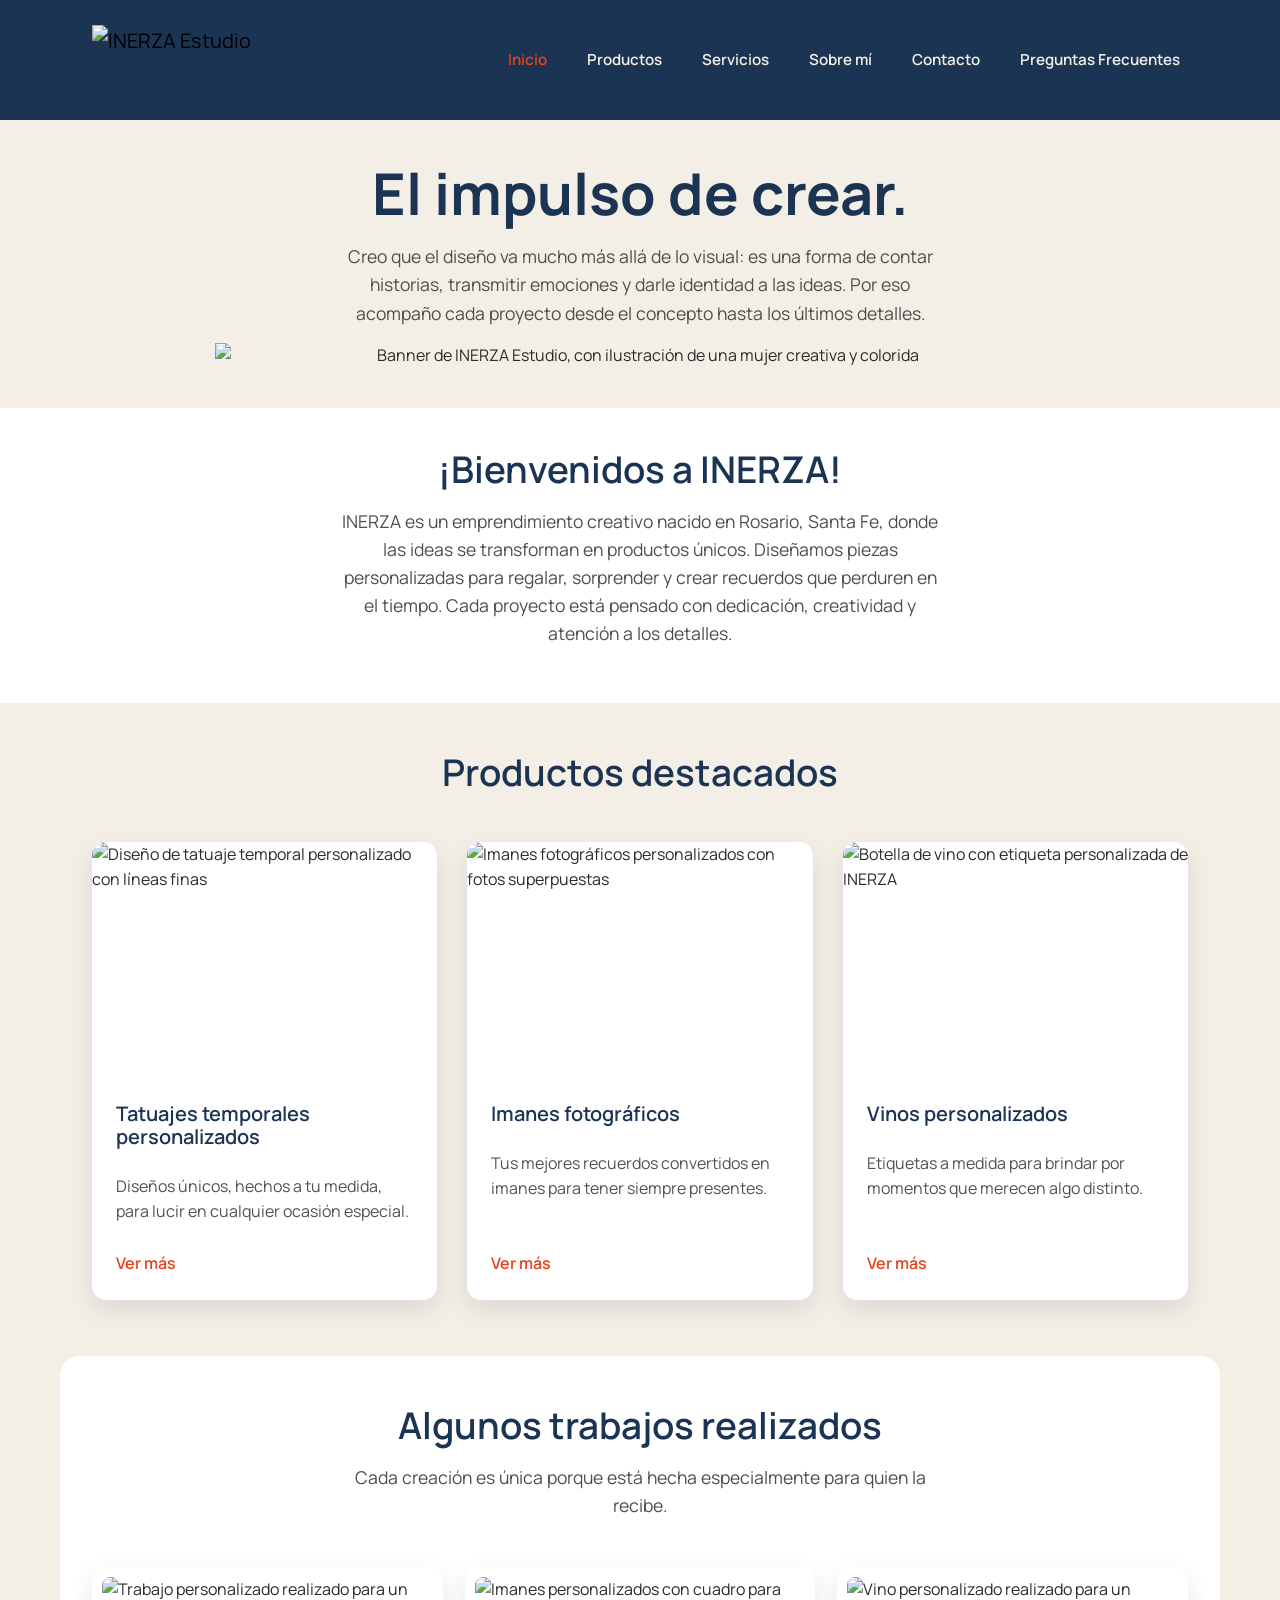
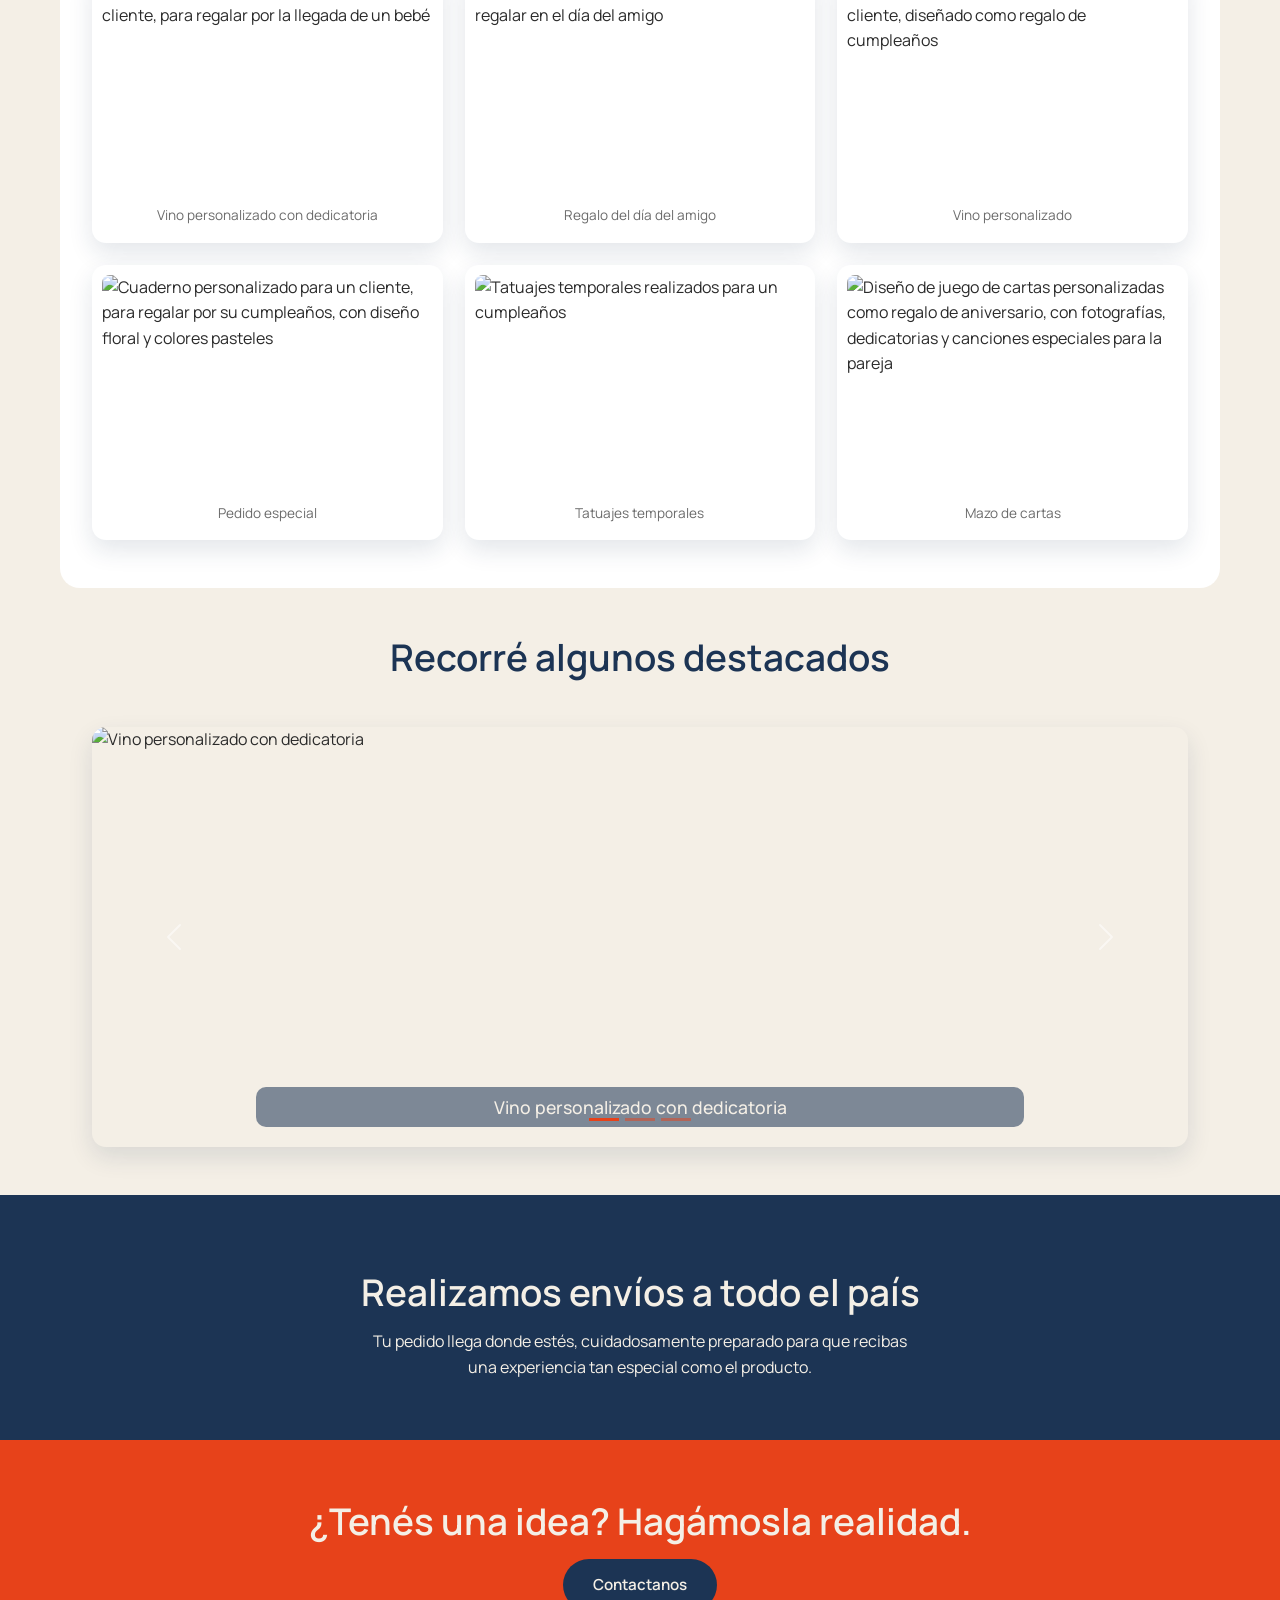
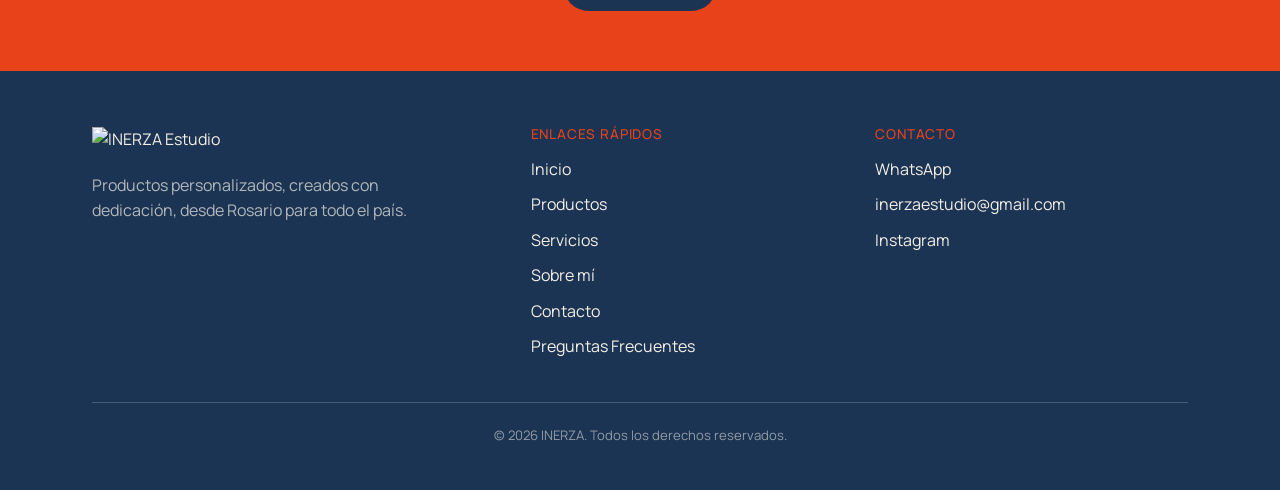
==== index.html @ 3f4ca90d "Entrega correspondiente" ====
<!DOCTYPE html>
<html lang="es">
<head>
  <meta charset="UTF-8">
  <meta name="viewport" content="width=device-width, initial-scale=1.0">
  <title>INERZA | Inicio</title>
  <meta name="description" content="INERZA Estudio: tatuajes temporales, imanes fotográficos y vinos personalizados, hechos a medida desde Rosario para todo el país.">

  <!-- Bootstrap CSS (CDN) -->
  <link href="https://cdn.jsdelivr.net/npm/bootstrap@5.3.3/dist/css/bootstrap.min.css" rel="stylesheet">

  <link rel="stylesheet" href="styles/styles.css">
</head>
<body>

  <header class="encabezado">
    <nav class="navbar navbar-expand-lg navbar-inerza sticky-top">
      <div class="envolvente d-flex align-items-center justify-content-between w-100">
        <a href="index.html" class="navbar-brand logo">
          <img src="assets/img/logo-inerza.png" alt="INERZA Estudio">
        </a>

        <button class="navbar-toggler" type="button" data-bs-toggle="collapse" data-bs-target="#navInerza" aria-controls="navInerza" aria-expanded="false" aria-label="Abrir menú de navegación">
          <span class="navbar-toggler-icon"></span>
        </button>

        <div class="collapse navbar-collapse" id="navInerza">
          <ul class="navbar-nav ms-auto mb-2 mb-lg-0 gap-lg-4">
            <li class="nav-item"><a class="nav-link active" aria-current="page" href="index.html">Inicio</a></li>
            <li class="nav-item"><a class="nav-link" href="pages/productos.html">Productos</a></li>
            <li class="nav-item"><a class="nav-link" href="pages/servicios.html">Servicios</a></li>
            <li class="nav-item"><a class="nav-link" href="pages/sobre-mi.html">Sobre mí</a></li>
            <li class="nav-item"><a class="nav-link" href="pages/contacto.html">Contacto</a></li>
            <li class="nav-item"><a class="nav-link" href="pages/preguntas-frecuentes.html">Preguntas Frecuentes</a></li>
          </ul>
        </div>
      </div>
    </nav>
  </header>

  <main>

    <!-- HERO -->
    <section class="hero envolvente">
      <h1 class="titulo-h1">El impulso de crear.</h1>
      <p class="subtitulo">Creo que el diseño va mucho más allá de lo visual: es una forma de contar historias, transmitir emociones y darle identidad a las ideas. Por eso acompaño cada proyecto desde el concepto hasta los últimos detalles.</p>

      <figure>
        <img src="assets/img/banner-inerza.png" alt="Banner de INERZA Estudio, con ilustración de una mujer creativa y colorida">
       
      </figure>
    </section>

    <!-- BIENVENIDA -->
    <section class="bienvenida">
      <div class="envolvente">
        <h2 class="titulo-h2">¡Bienvenidos a INERZA!</h2>
        <p class="subtitulo">INERZA es un emprendimiento creativo nacido en Rosario, Santa Fe, donde las ideas se transforman en productos únicos. Diseñamos piezas personalizadas para regalar, sorprender y crear recuerdos que perduren en el tiempo. Cada proyecto está pensado con dedicación, creatividad y atención a los detalles.</p>
      </div>
    </section>

    <!-- PRODUCTOS DESTACADOS -->
    <section class="seccion envolvente">
      <div class="seccion__encabezado">
        <h2 class="titulo-h2">Productos destacados</h2>
      </div>

      <div class="tarjetas">
        <article class="tarjeta">
          <figure>
            <img src="assets/img/producto-tatuajes.png" alt="Diseño de tatuaje temporal personalizado con líneas finas">
          </figure>
          <div class="tarjeta__cuerpo">
            <h3 class="titulo-h3">Tatuajes temporales personalizados</h3>
            <p>Diseños únicos, hechos a tu medida, para lucir en cualquier ocasión especial.</p>
            <a href="pages/productos.html#tatuajes" class="enlace-vermas">Ver más</a>
          </div>
        </article>

        <article class="tarjeta">
          <figure>
            <img src="assets/img/producto-imanes.png" alt="Imanes fotográficos personalizados con fotos superpuestas">
          </figure>
          <div class="tarjeta__cuerpo">
            <h3 class="titulo-h3">Imanes fotográficos</h3>
            <p>Tus mejores recuerdos convertidos en imanes para tener siempre presentes.</p>
            <a href="pages/productos.html#imanes" class="enlace-vermas">Ver más</a>
          </div>
        </article>

        <article class="tarjeta">
          <figure>
            <img src="assets/img/producto-vinos.png" alt="Botella de vino con etiqueta personalizada de INERZA">
          </figure>
          <div class="tarjeta__cuerpo">
            <h3 class="titulo-h3">Vinos personalizados</h3>
            <p>Etiquetas a medida para brindar por momentos que merecen algo distinto.</p>
            <a href="pages/productos.html#vinos" class="enlace-vermas">Ver más</a>
          </div>
        </article>
      </div>
    </section>

    <!-- TRABAJOS PERSONALIZADOS -->
    <section class="seccion envolvente seccion--clara">
      <div class="seccion__encabezado">
        <h2 class="titulo-h2">Algunos trabajos realizados</h2>
        <p class="subtitulo">Cada creación es única porque está hecha especialmente para quien la recibe.</p>
      </div>

      <ul class="galeria">
        <li>
          <figure>
            <img src="assets/img/trabajo-1.png" alt="Trabajo personalizado realizado para un cliente, para regalar por la llegada de un bebé">
            <figcaption>Vino personalizado con dedicatoria</figcaption>
          </figure>
        </li>
        <li>
          <figure>
            <img src="assets/img/trabajo-2.png" alt="Imanes personalizados con cuadro para regalar en el día del amigo">
            <figcaption>Regalo del día del amigo</figcaption>
          </figure>
        </li>
        <li>
          <figure>
            <img src="assets/img/trabajo-3.png" alt="Vino personalizado realizado para un cliente, diseñado como regalo de cumpleaños">
            <figcaption>Vino personalizado</figcaption>
          </figure>
        </li>
        <li>
          <figure>
            <img src="assets/img/trabajo-4.png" alt="Cuaderno personalizado para un cliente, para regalar por su cumpleaños, con diseño floral y colores pasteles">
            <figcaption>Pedido especial</figcaption>
          </figure>
        </li>
        <li>
          <figure>
            <img src="assets/img/trabajo-5.png" alt="Tatuajes temporales realizados para un cumpleaños">
            <figcaption>Tatuajes temporales</figcaption>
          </figure>
        </li>
        <li>
          <figure>
            <img src="assets/img/trabajo-6.png" alt="Diseño de juego de cartas personalizadas como regalo de aniversario, con fotografías, dedicatorias y canciones especiales para la pareja">
            <figcaption>Mazo de cartas</figcaption>
          </figure>
        </li>
      </ul>
    </section>

    <!-- GALERÍA — CAROUSEL BOOTSTRAP -->
    <section class="seccion envolvente">
      <div class="seccion__encabezado">
        <h2 class="titulo-h2">Recorré algunos destacados</h2>
      </div>

      <div id="carouselTrabajos" class="carousel slide carousel-inerza" data-bs-ride="carousel">
        <div class="carousel-indicators">
          <button type="button" data-bs-target="#carouselTrabajos" data-bs-slide-to="0" class="active" aria-current="true" aria-label="Diapositiva 1"></button>
          <button type="button" data-bs-target="#carouselTrabajos" data-bs-slide-to="1" aria-label="Diapositiva 2"></button>
          <button type="button" data-bs-target="#carouselTrabajos" data-bs-slide-to="2" aria-label="Diapositiva 3"></button>
        </div>

        <div class="carousel-inner">
          <div class="carousel-item active">
            <img src="assets/img/trabajo-1.png" class="d-block w-100" alt="Vino personalizado con dedicatoria">
            <div class="carousel-caption">
              <h3>Vino personalizado con dedicatoria</h3>
            </div>
          </div>
          <div class="carousel-item">
            <img src="assets/img/trabajo-3.png" class="d-block w-100" alt="Vino personalizado, regalo de cumpleaños">
            <div class="carousel-caption">
              <h3>Vino personalizado</h3>
            </div>
          </div>
          <div class="carousel-item">
            <img src="assets/img/trabajo-6.png" class="d-block w-100" alt="Mazo de cartas personalizado, regalo de aniversario">
            <div class="carousel-caption">
              <h3>Mazo de cartas</h3>
            </div>
          </div>
        </div>

        <button class="carousel-control-prev" type="button" data-bs-target="#carouselTrabajos" data-bs-slide="prev">
          <span class="carousel-control-prev-icon" aria-hidden="true"></span>
          <span class="visually-hidden">Anterior</span>
        </button>
        <button class="carousel-control-next" type="button" data-bs-target="#carouselTrabajos" data-bs-slide="next">
          <span class="carousel-control-next-icon" aria-hidden="true"></span>
          <span class="visually-hidden">Siguiente</span>
        </button>
      </div>
    </section>

    <!-- ENVIOS -->
    <section class="franja franja--primaria">
      <div class="envolvente">
        <img class="icono-franja" src="assets/img/icon-envio.png" alt="">
        <h2 class="titulo-h2">Realizamos envíos a todo el país</h2>
        <p>Tu pedido llega donde estés, cuidadosamente preparado para que recibas una experiencia tan especial como el producto.</p>
      </div>
    </section>

    <!-- LLAMADO A LA ACCION -->
    <section class="franja franja--secundaria">
      <div class="envolvente">
        <h2 class="titulo-h2">¿Tenés una idea? Hagámosla realidad.</h2>
        <a href="pages/contacto.html" class="boton boton-invertido">Contactanos</a>
      </div>
    </section>

  </main>

  <footer class="pie">
    <div class="envolvente">
      <div class="pie__grid">
        <div>
          <div class="pie__marca">
            <img src="assets/img/logo-inerza.png" alt="INERZA Estudio">
          </div>
          <p class="pie__lema">Productos personalizados, creados con dedicación, desde Rosario para todo el país.</p>
        </div>

        <div>
          <h3>Enlaces rápidos</h3>
          <ul>
            <li><a href="index.html">Inicio</a></li>
            <li><a href="pages/productos.html">Productos</a></li>
            <li><a href="pages/servicios.html">Servicios</a></li>
            <li><a href="pages/sobre-mi.html">Sobre mí</a></li>
            <li><a href="pages/contacto.html">Contacto</a></li>
            <li><a href="pages/preguntas-frecuentes.html">Preguntas Frecuentes</a></li>
          </ul>
        </div>

        <div>
          <h3>Contacto</h3>
          <ul>
            <li><a href="https://wa.me/5493412531684" target="_blank" rel="noopener">WhatsApp</a></li>
            <li><a href="mailto:inerzaestudio@gmail.com">inerzaestudio@gmail.com</a></li>
            <li><a href="https://instagram.com/inerzaestudio" target="_blank" rel="noopener">Instagram</a></li>
          </ul>
        </div>
      </div>

      <p class="pie__copy">&copy; 2026 INERZA. Todos los derechos reservados.</p>
    </div>
  </footer>

  <!-- Bootstrap JS (CDN) -->
  <script src="https://cdn.jsdelivr.net/npm/bootstrap@5.3.3/dist/js/bootstrap.bundle.min.js"></script>

</body>
</html>
---- styles/styles.css ----
/* ==========================================================================
   INERZA — Hoja de estilos
   Paleta: azul #1c3454 (primario) / naranja #e7421a (secundario) / crema #F4EFE6 (acento)
   Tipografía: Manrope (variable) — pesos 400 / 600 / 700
   ========================================================================== */

@import url('https://fonts.googleapis.com/css2?family=Manrope:wght@400;600;700&display=swap');

/* ==========================================================================
   1. Variables y reset
   ========================================================================== */

:root{
  --color-primario: #1c3454;
  --color-secundario: #e7421a;
  --color-acento: #F4EFE6;
  --color-texto: #2a2a2a;
  --color-texto-claro: #f4efe6;

  --fuente-base: 'Manrope', sans-serif;

  --radio: 14px;
  --sombra: 0 10px 24px rgba(28, 52, 84, 0.12);
  --ancho-maximo: 1160px;
}

*{
  box-sizing: border-box;
}

body{
  margin: 0;
  font-family: var(--fuente-base);
  font-weight: 400;
  color: var(--color-texto);
  background-color: var(--color-acento);
  line-height: 1.6;
}

img{
  max-width: 100%;
  display: block;
}

a{
  color: inherit;
  text-decoration: none;
}

ul{
  list-style: none;
  margin: 0;
  padding: 0;
}

.envolvente{
  max-width: var(--ancho-maximo);
  margin: 0 auto;
  padding-left: 20px;
  padding-right: 20px;
}

@media (min-width: 480px){
  .envolvente{
    padding-left: 32px;
    padding-right: 32px;
  }
}

.seccion{
  padding-top: 28px;
  padding-bottom: 28px;
}

@media (min-width: 1024px){
  .seccion{
    padding-top: 48px;
    padding-bottom: 48px;
  }
}

/* ==========================================================================
   2. Tipografía / jerarquía
   ========================================================================== */

h1, h2, h3{
  font-family: var(--fuente-base);
  color: var(--color-primario);
  margin: 0 0 16px;
  line-height: 1.15;
}

.titulo-h1{
  font-size: clamp(2.4rem, 5vw, 3.6rem);
  font-weight: 700;
}

.titulo-h2{
  font-size: clamp(1.7rem, 3.5vw, 2.3rem);
  font-weight: 600;
}

.titulo-h3{
  font-size: 1.25rem;
  font-weight: 600;
}

.subtitulo{
  font-size: 1.1rem;
  font-weight: 400;
  color: #4d4d4d;
  max-width: 55ch;
  margin-left: auto;
  margin-right: auto;
}

p{
  font-weight: 400;
  font-size: 1rem;
}

/* ==========================================================================
   3. Botones
   ========================================================================== */

.boton{
  display: inline-block;
  padding: 14px 30px;
  border-radius: 999px;
  font-weight: 600;
  font-size: 0.95rem;
  transition: transform 0.15s ease;
}

.boton:hover{
  transform: translateY(-2px);
}

.boton-primario{
  background-color: var(--color-secundario);
  color: var(--color-texto-claro);
}

.boton-secundario{
  background-color: transparent;
  border: 2px solid var(--color-primario);
  color: var(--color-primario);
}

/* ==========================================================================
   4. Header
   ========================================================================== */

.encabezado{
  background-color: var(--color-primario);
  padding: 10px 0;
  position: sticky;
  top: 0;
  z-index: 10;
}

.logo img{
  height: 70px;
}

.encabezado .envolvente{
  display: flex;
  align-items: center;
  justify-content: space-between;
  flex-wrap: wrap;
  gap: 10px;
}



.nav-principal ul{
  display: flex;
  justify-content: flex-end;
  gap: 20px;
  flex-wrap: wrap;
}

.nav-principal a{
  color: var(--color-texto-claro);
  font-weight: 600;
  font-size: 0.95rem;
}

.nav-principal a:hover{
  color: var(--color-secundario);
}

/* ==========================================================================
   5. Hero
   ========================================================================== */

.hero{
  padding-top: 16px;
  padding-bottom: 16px;
  text-align: center;
}

@media (min-width: 1024px){
  .hero{
    padding-top: 40px;
    padding-bottom: 40px;
  }
}

.hero__botones{
  display: flex;
  justify-content: center;
  gap: 16px;
  flex-wrap: wrap;
  margin-top: 26px;
}

.hero figure{
  margin: 10px auto 0;
  max-width: 850px;
}

.hero figcaption{
  text-align: center;
  font-size: 0.9rem;
  color: #6b6b6b;
  margin-top: 10px;
}

/* ==========================================================================
   6. Bienvenida
   ========================================================================== */

.bienvenida{
  background-color: #ffffff;
  padding: 16px 0;
  text-align: center;
}

@media (min-width: 1024px){
  .bienvenida{
    padding: 40px 0;
  }
}
/* ==========================================================================
   7. Secciones generales
   ========================================================================== */


.seccion__encabezado{
  text-align: center;
  max-width: 640px;
  margin: 0 auto 48px;
}

.seccion--clara{
  background-color: #ffffff;
  border-radius: 20px;
}

.boton-invertido{
  background-color: var(--color-primario);
  color: var(--color-texto-claro);
}

/* ==========================================================================
   8. Tarjetas (productos / servicios)
   ========================================================================== */

.tarjetas{
  display: grid;
  grid-template-columns: 1fr;
  gap: 18px;
  margin-bottom: 8px;
}

@media (min-width: 1024px){
  .tarjetas{
    gap: 30px;
  }
}

@media (min-width: 640px){
  .tarjetas{
    grid-template-columns: repeat(2, 1fr);
  }
}

@media (min-width: 1024px){
  .tarjetas{
    grid-template-columns: repeat(3, 1fr);
  }
}


.tarjeta figure img{
  width: 100%;
  height: 220px;
  object-fit: cover;
  display: block;
}

.tarjeta{
  background-color: #ffffff;
  border-radius: var(--radio);
  overflow: hidden;
  box-shadow: var(--sombra);
  display: flex;
  flex-direction: column;
}

.tarjeta--horizontal{
  flex-direction: row;
  align-items: center;
  gap: 30px;
}

.tarjeta--horizontal figure{
  flex: 0 0 260px;
}

.tarjeta--horizontal figure img{
  border-radius: var(--radio) 0 0 var(--radio);
  height: 100%;
  object-fit: cover;
}

.tarjeta--horizontal .tarjeta__cuerpo{
  padding-left: 0;
}

@media (max-width: 700px){
  .tarjeta--horizontal{
    flex-direction: column;
  }

  .tarjeta--horizontal figure{
    flex: none;
  }

  .tarjeta--horizontal figure img{
    border-radius: var(--radio) var(--radio) 0 0;
  }
}

.tarjeta__cuerpo{
  padding: 16px;
  display: flex;
  flex-direction: column;
  gap: 8px;
  flex: 1;
}

@media (min-width: 1024px){
  .tarjeta__cuerpo{
    padding: 24px;
    gap: 10px;
  }
}

.tarjeta__cuerpo p{
  color: #55524d;
  flex: 1;
}

.enlace-vermas{
  color: var(--color-secundario);
  font-weight: 600;
}

.enlace-vermas:hover{
  text-decoration: underline;
}

/* ==========================================================================
   9. Galería de trabajos
   ========================================================================== */

.galeria{
  display: grid;
  grid-template-columns: 1fr;
  gap: 22px;
}

@media (min-width: 640px){
  .galeria{
    grid-template-columns: repeat(2, 1fr);
  }
}

@media (min-width: 1024px){
  .galeria{
    grid-template-columns: repeat(3, 1fr);
  }
}

.galeria figure{
  background: #ffffff;
  padding: 10px 10px 16px;
  border-radius: var(--radio);
  box-shadow: var(--sombra);
  margin: 0;
  transition: box-shadow 0.3s ease;
}

.galeria figure img{
  width: 100%;
  height: 220px;
  object-fit: cover;
  border-radius: 8px;
  transition: height 0.3s ease, object-fit 0.3s ease, background-color 0.3s ease;
}

.galeria li:hover figure{
  box-shadow: 0 16px 32px rgba(28, 52, 84, 0.25);
}

.galeria li:hover figure img{
  height: 320px;
  object-fit: contain;
  background-color: var(--color-acento);
}

.galeria figcaption{
  text-align: center;
  font-size: 0.85rem;
  color: #6b6b6b;
  margin-top: 8px;
}

/* ==========================================================================
   10. Franja destacada (envíos / CTA)
   ========================================================================== */

.franja{
  padding: 36px 0;
  text-align: center;
}

@media (min-width: 1024px){
  .franja{
    padding: 60px 0;
  }
}

.franja--secundaria{
  background-color: var(--color-secundario);
  color: var(--color-texto-claro);
}

.franja--secundaria h2{
  color: var(--color-texto-claro);
}

.franja--primaria{
  background-color: var(--color-primario);
  color: var(--color-texto-claro);
}

.franja--primaria h2{
  color: var(--color-texto-claro);
}

.franja p{
  max-width: 55ch;
  margin: 14px auto 0;
}

.icono-franja{
  width: 50px;
  margin: 0 auto 16px;
}

/* ==========================================================================
   11. Contacto
   ========================================================================== */

.contacto-lista{
  display: grid;
  gap: 16px;
  margin-top: 20px;
}

@media (min-width: 1024px){
  .contacto-lista{
    gap: 24px;
    margin-top: 32px;
  }
}

.contacto-item{
  background-color: #ffffff;
  border-radius: var(--radio);
  padding: 24px;
  box-shadow: var(--sombra);
}

.contacto-item a{
  color: var(--color-secundario);
  font-weight: 600;
}

/* ==========================================================================
   12. Footer
   ========================================================================== */

.pie{
  background-color: var(--color-primario);
  color: var(--color-texto-claro);
  padding: 32px 0 20px;
}

@media (min-width: 1024px){
  .pie{
    padding: 56px 0 28px;
  }
}

.pie__grid{
  display: grid;
  grid-template-areas:
    "marca"
    "enlaces"
    "contacto";
  gap: 32px;
  padding-bottom: 32px;
  border-bottom: 1px solid rgba(244,239,230,0.2);
}

.pie__grid > div:nth-child(1){
  grid-area: marca;
}

.pie__grid > div:nth-child(2){
  grid-area: enlaces;
}

.pie__grid > div:nth-child(3){
  grid-area: contacto;
}

.pie__marca{
  display: flex;
  align-items: center;
  gap: 10px;
  margin-bottom: 14px;
}

.pie__marca img{
  height: 32px;
}

.pie__lema{
  color: rgba(244,239,230,0.7);
  max-width: 32ch;
}

.pie h3{
  color: var(--color-secundario);
  font-size: 0.85rem;
  text-transform: uppercase;
  letter-spacing: 0.06em;
  margin-bottom: 14px;
}

.pie ul li{
  margin-bottom: 10px;
}

.pie ul a:hover{
  text-decoration: underline;
}

.pie__copy{
  text-align: center;
  font-size: 0.82rem;
  color: rgba(244,239,230,0.55);
  margin-top: 22px;
}

/* Tablet: 2 columnas — marca arriba ocupando todo, enlaces y contacto lado a lado */
@media (min-width: 640px){
  .pie__grid{
    grid-template-columns: 1fr 1fr;
    grid-template-areas:
      "marca marca"
      "enlaces contacto";
  }
}

/* Desktop: 3 columnas en una sola fila */
@media (min-width: 1024px){
  .pie__grid{
    grid-template-columns: 1.3fr 1fr 1fr;
    grid-template-areas:
      "marca enlaces contacto";
  }
}

/* ==========================================================================
   13. Responsive
   ========================================================================== */

@media (max-width: 640px){
  .nav-principal ul{
    gap: 16px;
  }
}

/* ==========================================================================
   14. FAQ — bloques temáticos
   ========================================================================== */

.faq-bloque{
  margin-bottom: 48px;
}

.faq-bloque__titulo{
  display: flex;
  align-items: center;
  gap: 14px;
  margin-bottom: 20px;
}

.faq-bloque__titulo .icono-franja{
  margin: 0;
  width: 40px;
}

.faq-bloque__titulo h2{
  margin: 0;
}


.faq-bloque details{
  background-color: #ffffff;
  border-radius: var(--radio);
  box-shadow: var(--sombra);
  padding: 18px 24px;
  margin-bottom: 14px;
}

.faq-bloque summary{
  font-weight: 600;
  color: var(--color-primario);
  cursor: pointer;
}

.faq-bloque details p{
  margin-top: 12px;
  color: #55524d;
}

/* ==========================================================================
   15. Servicios — lista
   ========================================================================== */

.servicios-lista{
  display: flex;
  flex-direction: column;
}

.servicio-item{
  display: flex;
  align-items: flex-start;
  gap: 28px;
  padding: 32px 0;
  border-bottom: 1px solid rgba(28, 52, 84, 0.12);
}

.servicio-item:first-child{
  padding-top: 0;
}

.servicio-item:last-child{
  border-bottom: none;
}

.servicio-item__numero{
  font-family: var(--fuente-base);
  font-weight: 700;
  font-size: 2.4rem;
  color: var(--color-secundario);
  flex: 0 0 auto;
  min-width: 55px;
  line-height: 1;
}

@media (min-width: 1024px){
  .servicio-item__numero{
    font-size: 4rem;
    min-width: 90px;
  }
}


.servicio-item__texto{
  min-width: 0;
}

.servicio-item__texto p{
  color: #55524d;
  max-width: 60ch;
} 

.servicio-item__texto p{
  color: #55524d;
  max-width: 60ch;
}

@media (max-width: 640px){
  .servicio-item{
    gap: 16px;
  }
}

.servicios-figura{
  margin-bottom: 40px;
}

.servicios-figura img{
  display: block;
  width: 100%;
  max-height: 480px;
  object-fit: contain;
  border-radius: var(--radio);
}

/* ==========================================================================
   16. Sobre mí
   ========================================================================== */

.sobre-mi{
  max-width: 700px;
  margin: 0 auto;
  padding: 24px 0;
  background-color: var(--color-acento);
  border-left: 6px solid var(--color-secundario);
}

@media (min-width: 1024px){
  .sobre-mi{
    padding: 48px 0;
  }
}
.sobre-mi .tarjeta__cuerpo{
  max-width: 65ch;
  margin: 0 auto;
  padding: 0 8px;
}

.sobre-mi h2{
  text-align: center;
}

.sobre-mi .sobre-mi__lema{
  font-style: italic;
  font-weight: 600;
  font-size: 1.3rem;
  color: var(--color-primario);
  text-align: center;
  margin-top: 32px;
  padding-top: 24px;
  border-top: 1px solid rgba(28, 52, 84, 0.15);
}


/* ==========================================================================
   17. Bootstrap — overrides para mantener la identidad de INERZA
   Pegar esto AL FINAL de styles/styles.css
   ========================================================================== */

/* --- Navbar --- */
/* Bootstrap trae su propio padding para .navbar; lo neutralizamos porque
   .encabezado y .envolvente ya resuelven ese espaciado */
.navbar-inerza{
  padding: 10px 0;
  background-color: transparent;
}

.navbar-inerza .navbar-brand img{
  height: 60px;
}

@media (min-width: 1024px){
  .navbar-inerza .navbar-brand img{
    height: 70px;
  }
}

.navbar-inerza .nav-link{
  color: var(--color-texto-claro);
  font-family: var(--fuente-base);
  font-weight: 600;
  font-size: 0.95rem;
  padding: 8px 0;
}

.navbar-inerza .nav-link:hover,
.navbar-inerza .nav-link:focus{
  color: var(--color-secundario);
}

.navbar-inerza .nav-link.active{
  color: var(--color-secundario);
}

/* Ícono de la hamburguesa en color crema, para que se vea sobre el azul */
.navbar-inerza .navbar-toggler{
  border-color: rgba(244,239,230,0.4);
}

.navbar-inerza .navbar-toggler-icon{
  background-image: url("data:image/svg+xml,%3csvg xmlns='http://www.w3.org/2000/svg' viewBox='0 0 30 30'%3e%3cpath stroke='rgba%28244, 239, 230, 0.9%29' stroke-linecap='round' stroke-miterlimit='10' stroke-width='2' d='M4 7h22M4 15h22M4 23h22'/%3e%3c/svg%3e");
}

/* En mobile, el menú desplegado hereda el azul de marca */
@media (max-width: 991.98px){
  .navbar-inerza .navbar-collapse{
    background-color: var(--color-primario);
    margin-top: 12px;
    padding: 16px 4px;
    border-radius: var(--radio);
  }

  .navbar-inerza .nav-link{
    padding: 10px 4px;
  }
}

/* --- Carousel --- */
.carousel-inerza{
  border-radius: var(--radio);
  overflow: hidden;
  box-shadow: var(--sombra);
}

.carousel-inerza .carousel-item img{
  height: 420px;
  object-fit: cover;
}

@media (max-width: 640px){
  .carousel-inerza .carousel-item img{
    height: 260px;
  }
}

.carousel-inerza .carousel-caption{
  background-color: rgba(28, 52, 84, 0.55);
  border-radius: 10px;
  padding: 10px 18px;
}

.carousel-inerza .carousel-caption h3{
  color: var(--color-texto-claro);
  margin: 0;
  font-size: 1.1rem;
}

.carousel-inerza .carousel-indicators [data-bs-target]{
  background-color: var(--color-secundario);
}

/* --- Modales de producto --- */
.tarjeta__imagen-btn{
  border: none;
  padding: 0;
  background: none;
  cursor: pointer;
  display: block;
  width: 100%;
}

.tarjeta__boton-modal{
  border: none;
  background: none;
  padding: 0;
  cursor: pointer;
  font-family: var(--fuente-base);
  font-size: 1rem;
}

.modal-inerza .modal-content{
  border-radius: var(--radio);
  border: none;
}

.modal-inerza .modal-header{
  border-bottom: 1px solid rgba(28, 52, 84, 0.1);
}

.modal-inerza .modal-title{
  color: var(--color-primario);
  margin: 0;
}

.modal-inerza .modal-imagen{
  width: 100%;
  max-height: 320px;
  object-fit: cover;
  border-radius: var(--radio);
  margin-bottom: 16px;
}

.modal-inerza .modal-footer{
  border-top: none;
}
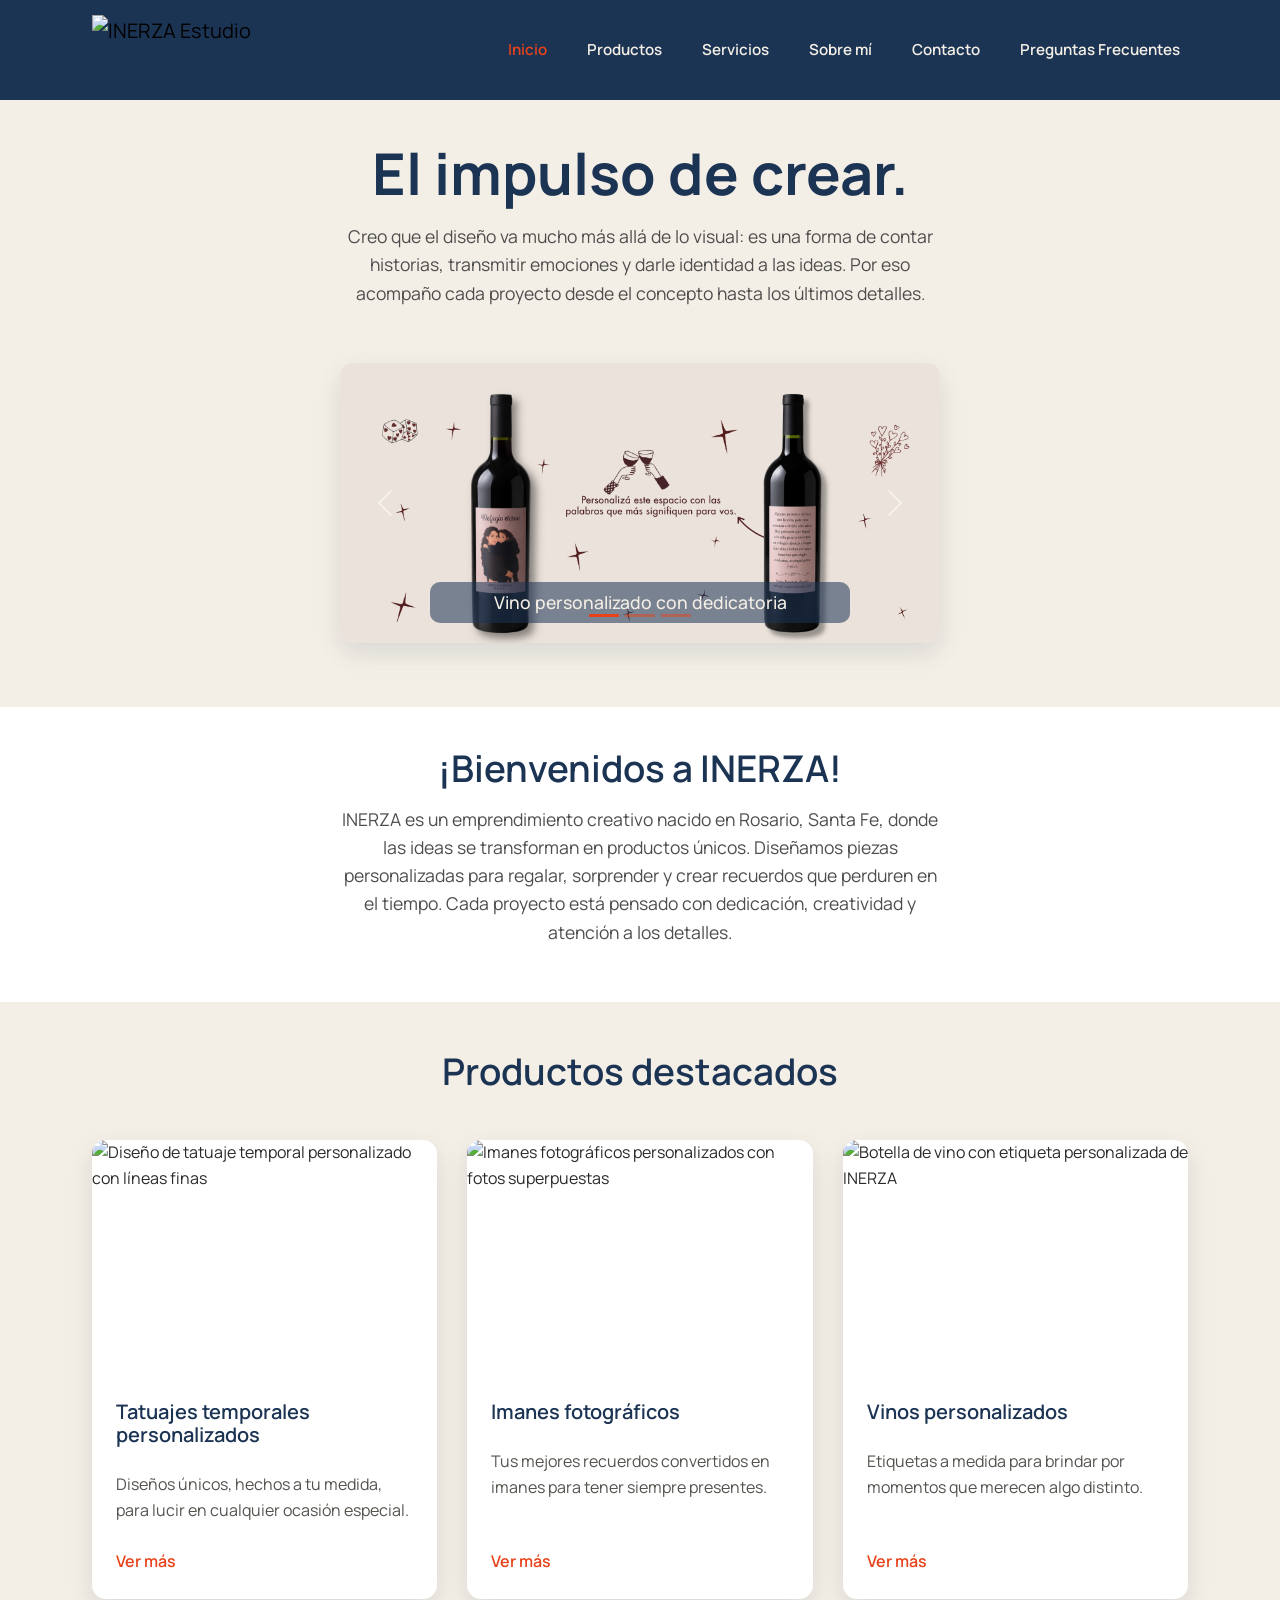
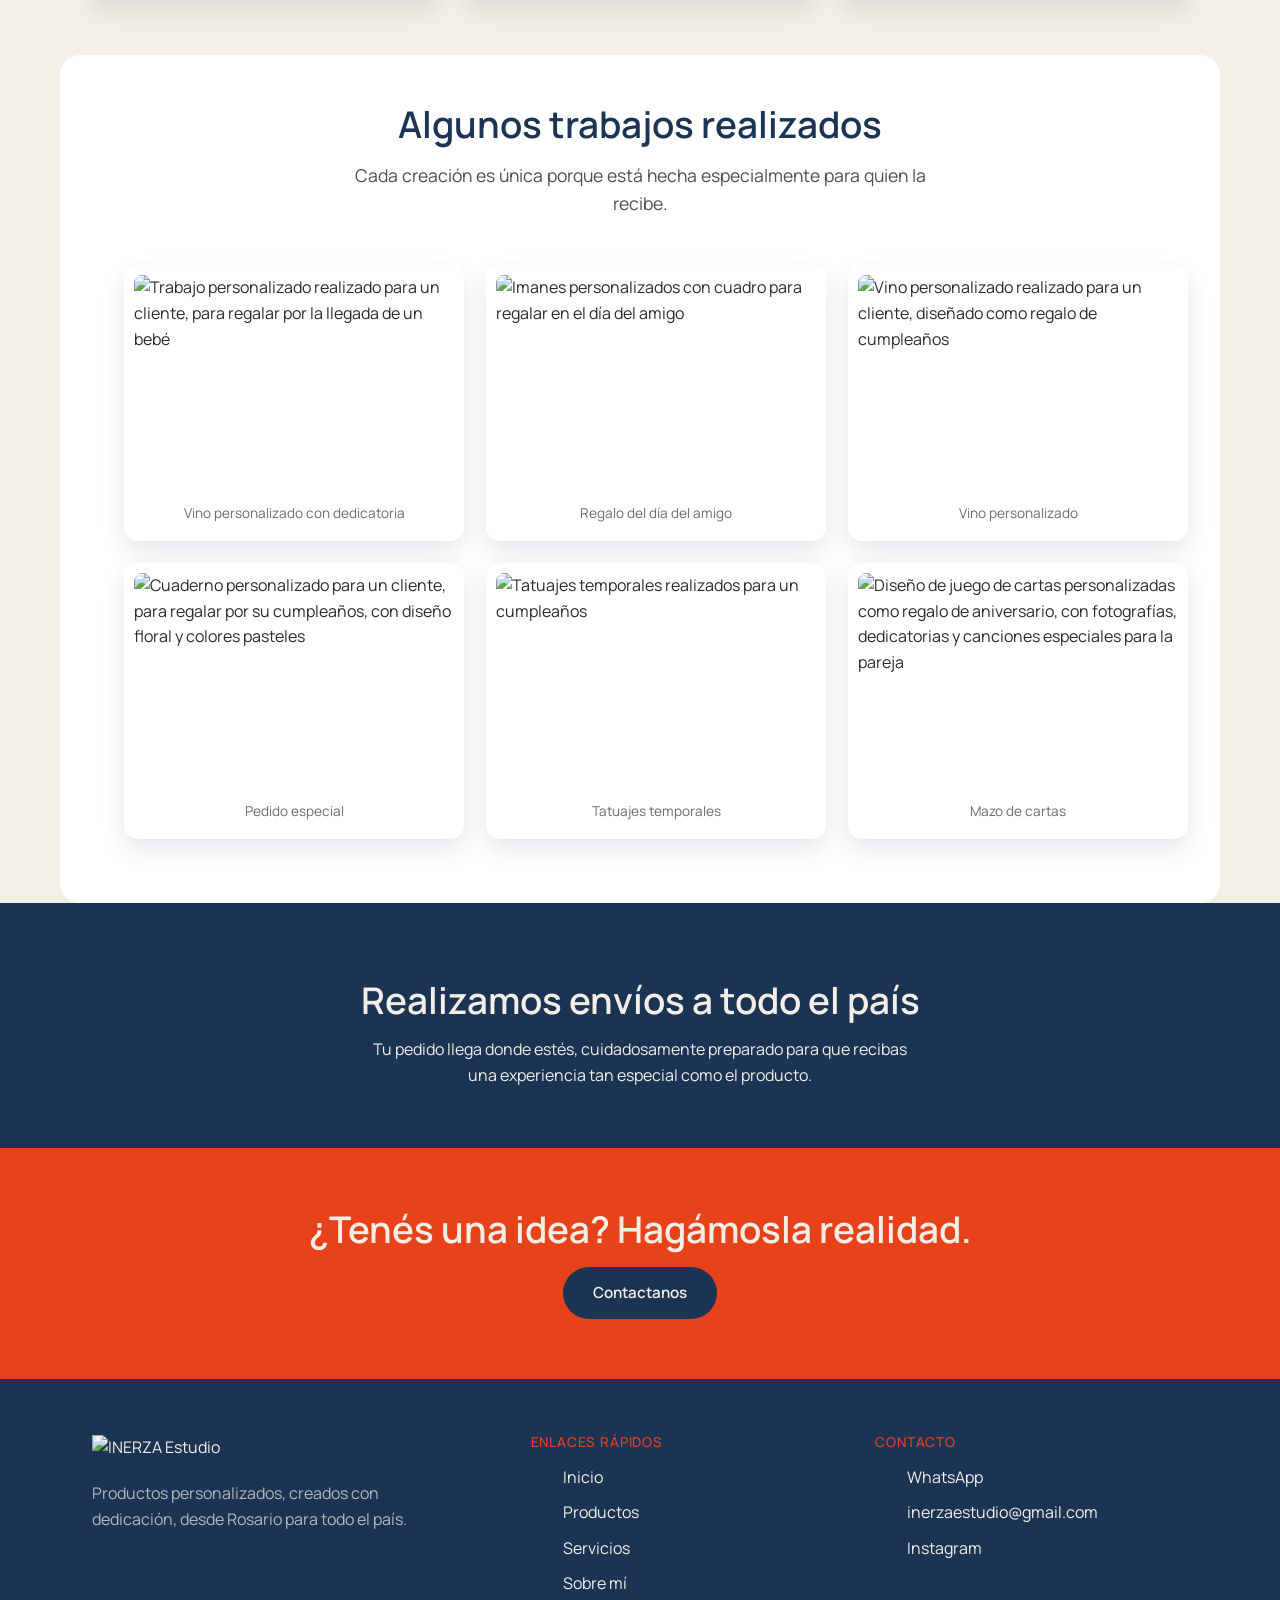
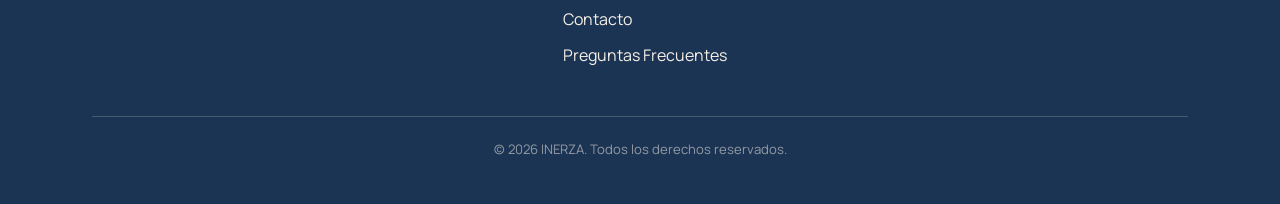
==== commit cc7c6254: "Septima entrega completa" ====
--- a/index.html
+++ b/index.html
@@ -6,10 +6,12 @@
   <title>INERZA | Inicio</title>
   <meta name="description" content="INERZA Estudio: tatuajes temporales, imanes fotográficos y vinos personalizados, hechos a medida desde Rosario para todo el país.">
 
-  <!-- Bootstrap CSS (CDN) -->
+<link rel="preconnect" href="https://fonts.googleapis.com">
+  <link rel="preconnect" href="https://fonts.gstatic.com" crossorigin>
+  <link href="https://fonts.googleapis.com/css2?family=Manrope:wght@400;600;700&display=swap" rel="stylesheet">
   <link href="https://cdn.jsdelivr.net/npm/bootstrap@5.3.3/dist/css/bootstrap.min.css" rel="stylesheet">
 
-  <link rel="stylesheet" href="styles/styles.css">
+<link rel="stylesheet" href="styles/main.css">
 </head>
 <body>
 
@@ -44,115 +46,7 @@
     <section class="hero envolvente">
       <h1 class="titulo-h1">El impulso de crear.</h1>
       <p class="subtitulo">Creo que el diseño va mucho más allá de lo visual: es una forma de contar historias, transmitir emociones y darle identidad a las ideas. Por eso acompaño cada proyecto desde el concepto hasta los últimos detalles.</p>
-
-      <figure>
-        <img src="assets/img/banner-inerza.png" alt="Banner de INERZA Estudio, con ilustración de una mujer creativa y colorida">
-       
-      </figure>
-    </section>
-
-    <!-- BIENVENIDA -->
-    <section class="bienvenida">
-      <div class="envolvente">
-        <h2 class="titulo-h2">¡Bienvenidos a INERZA!</h2>
-        <p class="subtitulo">INERZA es un emprendimiento creativo nacido en Rosario, Santa Fe, donde las ideas se transforman en productos únicos. Diseñamos piezas personalizadas para regalar, sorprender y crear recuerdos que perduren en el tiempo. Cada proyecto está pensado con dedicación, creatividad y atención a los detalles.</p>
-      </div>
-    </section>
-
-    <!-- PRODUCTOS DESTACADOS -->
-    <section class="seccion envolvente">
-      <div class="seccion__encabezado">
-        <h2 class="titulo-h2">Productos destacados</h2>
-      </div>
-
-      <div class="tarjetas">
-        <article class="tarjeta">
-          <figure>
-            <img src="assets/img/producto-tatuajes.png" alt="Diseño de tatuaje temporal personalizado con líneas finas">
-          </figure>
-          <div class="tarjeta__cuerpo">
-            <h3 class="titulo-h3">Tatuajes temporales personalizados</h3>
-            <p>Diseños únicos, hechos a tu medida, para lucir en cualquier ocasión especial.</p>
-            <a href="pages/productos.html#tatuajes" class="enlace-vermas">Ver más</a>
-          </div>
-        </article>
-
-        <article class="tarjeta">
-          <figure>
-            <img src="assets/img/producto-imanes.png" alt="Imanes fotográficos personalizados con fotos superpuestas">
-          </figure>
-          <div class="tarjeta__cuerpo">
-            <h3 class="titulo-h3">Imanes fotográficos</h3>
-            <p>Tus mejores recuerdos convertidos en imanes para tener siempre presentes.</p>
-            <a href="pages/productos.html#imanes" class="enlace-vermas">Ver más</a>
-          </div>
-        </article>
-
-        <article class="tarjeta">
-          <figure>
-            <img src="assets/img/producto-vinos.png" alt="Botella de vino con etiqueta personalizada de INERZA">
-          </figure>
-          <div class="tarjeta__cuerpo">
-            <h3 class="titulo-h3">Vinos personalizados</h3>
-            <p>Etiquetas a medida para brindar por momentos que merecen algo distinto.</p>
-            <a href="pages/productos.html#vinos" class="enlace-vermas">Ver más</a>
-          </div>
-        </article>
-      </div>
-    </section>
-
-    <!-- TRABAJOS PERSONALIZADOS -->
-    <section class="seccion envolvente seccion--clara">
-      <div class="seccion__encabezado">
-        <h2 class="titulo-h2">Algunos trabajos realizados</h2>
-        <p class="subtitulo">Cada creación es única porque está hecha especialmente para quien la recibe.</p>
-      </div>
-
-      <ul class="galeria">
-        <li>
-          <figure>
-            <img src="assets/img/trabajo-1.png" alt="Trabajo personalizado realizado para un cliente, para regalar por la llegada de un bebé">
-            <figcaption>Vino personalizado con dedicatoria</figcaption>
-          </figure>
-        </li>
-        <li>
-          <figure>
-            <img src="assets/img/trabajo-2.png" alt="Imanes personalizados con cuadro para regalar en el día del amigo">
-            <figcaption>Regalo del día del amigo</figcaption>
-          </figure>
-        </li>
-        <li>
-          <figure>
-            <img src="assets/img/trabajo-3.png" alt="Vino personalizado realizado para un cliente, diseñado como regalo de cumpleaños">
-            <figcaption>Vino personalizado</figcaption>
-          </figure>
-        </li>
-        <li>
-          <figure>
-            <img src="assets/img/trabajo-4.png" alt="Cuaderno personalizado para un cliente, para regalar por su cumpleaños, con diseño floral y colores pasteles">
-            <figcaption>Pedido especial</figcaption>
-          </figure>
-        </li>
-        <li>
-          <figure>
-            <img src="assets/img/trabajo-5.png" alt="Tatuajes temporales realizados para un cumpleaños">
-            <figcaption>Tatuajes temporales</figcaption>
-          </figure>
-        </li>
-        <li>
-          <figure>
-            <img src="assets/img/trabajo-6.png" alt="Diseño de juego de cartas personalizadas como regalo de aniversario, con fotografías, dedicatorias y canciones especiales para la pareja">
-            <figcaption>Mazo de cartas</figcaption>
-          </figure>
-        </li>
-      </ul>
-    </section>
-
-    <!-- GALERÍA — CAROUSEL BOOTSTRAP -->
-    <section class="seccion envolvente">
-      <div class="seccion__encabezado">
-        <h2 class="titulo-h2">Recorré algunos destacados</h2>
-      </div>
+    </section>
 
       <div id="carouselTrabajos" class="carousel slide carousel-inerza" data-bs-ride="carousel">
         <div class="carousel-indicators">
@@ -163,21 +57,21 @@
 
         <div class="carousel-inner">
           <div class="carousel-item active">
-            <img src="assets/img/trabajo-1.png" class="d-block w-100" alt="Vino personalizado con dedicatoria">
+            <img src="assets/img/carrusel-1.png" class="d-block w-100" alt="Vino personalizado con dedicatoria">
             <div class="carousel-caption">
               <h3>Vino personalizado con dedicatoria</h3>
             </div>
           </div>
           <div class="carousel-item">
-            <img src="assets/img/trabajo-3.png" class="d-block w-100" alt="Vino personalizado, regalo de cumpleaños">
+            <img src="assets/img/carrusel-2.png" class="d-block w-100" alt="Imanes personalizados. Tus recuerdos en todos lados.">
             <div class="carousel-caption">
-              <h3>Vino personalizado</h3>
+              <h3>Imanes personalizados</h3>
             </div>
           </div>
           <div class="carousel-item">
-            <img src="assets/img/trabajo-6.png" class="d-block w-100" alt="Mazo de cartas personalizado, regalo de aniversario">
+            <img src="assets/img/carrusel-3.png" class="d-block w-100" alt="Tatuajes temporales para animar cualquier momento. ">
             <div class="carousel-caption">
-              <h3>Mazo de cartas</h3>
+              <h3>Tatuajes temporales</h3>
             </div>
           </div>
         </div>
@@ -192,6 +86,105 @@
         </button>
       </div>
     </section>
+
+  
+    <!-- BIENVENIDA -->
+    <section class="bienvenida">
+      <div class="envolvente">
+        <h2 class="titulo-h2">¡Bienvenidos a INERZA!</h2>
+        <p class="subtitulo">INERZA es un emprendimiento creativo nacido en Rosario, Santa Fe, donde las ideas se transforman en productos únicos. Diseñamos piezas personalizadas para regalar, sorprender y crear recuerdos que perduren en el tiempo. Cada proyecto está pensado con dedicación, creatividad y atención a los detalles.</p>
+      </div>
+    </section>
+
+    <!-- PRODUCTOS DESTACADOS -->
+    <section class="seccion envolvente">
+      <div class="seccion__encabezado">
+        <h2 class="titulo-h2">Productos destacados</h2>
+      </div>
+
+      <div class="tarjetas">
+        <article class="tarjeta">
+          <figure>
+            <img src="assets/img/producto-tatuajes.png" alt="Diseño de tatuaje temporal personalizado con líneas finas">
+          </figure>
+          <div class="tarjeta__cuerpo">
+            <h3 class="titulo-h3">Tatuajes temporales personalizados</h3>
+            <p>Diseños únicos, hechos a tu medida, para lucir en cualquier ocasión especial.</p>
+            <a href="pages/productos.html#tatuajes" class="enlace-vermas">Ver más</a>
+          </div>
+        </article>
+
+        <article class="tarjeta">
+          <figure>
+            <img src="assets/img/producto-imanes.png" alt="Imanes fotográficos personalizados con fotos superpuestas">
+          </figure>
+          <div class="tarjeta__cuerpo">
+            <h3 class="titulo-h3">Imanes fotográficos</h3>
+            <p>Tus mejores recuerdos convertidos en imanes para tener siempre presentes.</p>
+            <a href="pages/productos.html#imanes" class="enlace-vermas">Ver más</a>
+          </div>
+        </article>
+
+        <article class="tarjeta">
+          <figure>
+            <img src="assets/img/producto-vinos.png" alt="Botella de vino con etiqueta personalizada de INERZA">
+          </figure>
+          <div class="tarjeta__cuerpo">
+            <h3 class="titulo-h3">Vinos personalizados</h3>
+            <p>Etiquetas a medida para brindar por momentos que merecen algo distinto.</p>
+            <a href="pages/productos.html#vinos" class="enlace-vermas">Ver más</a>
+          </div>
+        </article>
+      </div>
+    </section>
+
+    <!-- TRABAJOS PERSONALIZADOS -->
+    <section class="seccion envolvente seccion--clara">
+      <div class="seccion__encabezado">
+        <h2 class="titulo-h2">Algunos trabajos realizados</h2>
+        <p class="subtitulo">Cada creación es única porque está hecha especialmente para quien la recibe.</p>
+      </div>
+
+      <ul class="galeria">
+        <li>
+          <figure>
+            <img src="assets/img/trabajo-1.png" alt="Trabajo personalizado realizado para un cliente, para regalar por la llegada de un bebé">
+            <figcaption>Vino personalizado con dedicatoria</figcaption>
+          </figure>
+        </li>
+        <li>
+          <figure>
+            <img src="assets/img/trabajo-2.png" alt="Imanes personalizados con cuadro para regalar en el día del amigo">
+            <figcaption>Regalo del día del amigo</figcaption>
+          </figure>
+        </li>
+        <li>
+          <figure>
+            <img src="assets/img/trabajo-3.png" alt="Vino personalizado realizado para un cliente, diseñado como regalo de cumpleaños">
+            <figcaption>Vino personalizado</figcaption>
+          </figure>
+        </li>
+        <li>
+          <figure>
+            <img src="assets/img/trabajo-4.png" alt="Cuaderno personalizado para un cliente, para regalar por su cumpleaños, con diseño floral y colores pasteles">
+            <figcaption>Pedido especial</figcaption>
+          </figure>
+        </li>
+        <li>
+          <figure>
+            <img src="assets/img/trabajo-5.png" alt="Tatuajes temporales realizados para un cumpleaños">
+            <figcaption>Tatuajes temporales</figcaption>
+          </figure>
+        </li>
+        <li>
+          <figure>
+            <img src="assets/img/trabajo-6.png" alt="Diseño de juego de cartas personalizadas como regalo de aniversario, con fotografías, dedicatorias y canciones especiales para la pareja">
+            <figcaption>Mazo de cartas</figcaption>
+          </figure>
+        </li>
+      </ul>
+    </section>
+
 
     <!-- ENVIOS -->
     <section class="franja franja--primaria">
--- a/styles/main.css
+++ b/styles/main.css
@@ -0,0 +1,719 @@
+* {
+  margin: 0;
+  padding: 0;
+  box-sizing: border-box;
+}
+
+body {
+  font-family: "Manrope", sans-serif;
+  font-weight: 400;
+  color: #2a2a2a;
+  background-color: #F4EFE6;
+  line-height: 1.6;
+}
+
+img {
+  max-width: 100%;
+  display: block;
+}
+
+a {
+  color: inherit;
+  text-decoration: none;
+}
+
+ul {
+  list-style: none;
+}
+
+.envolvente {
+  max-width: 1160px;
+  margin: 0 auto;
+  padding-left: 20px;
+  padding-right: 20px;
+}
+@media (min-width: 480px) {
+  .envolvente {
+    padding-left: 32px;
+    padding-right: 32px;
+  }
+}
+
+.seccion {
+  padding-top: 28px;
+  padding-bottom: 28px;
+}
+@media (min-width: 1024px) {
+  .seccion {
+    padding-top: 48px;
+    padding-bottom: 48px;
+  }
+}
+
+.seccion--clara {
+  background-color: #ffffff;
+  border-radius: 20px;
+}
+
+.seccion__encabezado {
+  text-align: center;
+  max-width: 640px;
+  margin: 0 auto 48px;
+}
+
+h1, h2, h3 {
+  font-family: "Manrope", sans-serif;
+  color: #1c3454;
+  margin: 0 0 16px;
+  line-height: 1.15;
+}
+
+.titulo-h1 {
+  font-size: clamp(2.4rem, 5vw, 3.6rem);
+  font-weight: 700;
+}
+
+.titulo-h2 {
+  font-size: clamp(1.7rem, 3.5vw, 2.3rem);
+  font-weight: 600;
+}
+
+.titulo-h3 {
+  font-size: 1.25rem;
+  font-weight: 600;
+}
+
+.subtitulo {
+  font-size: 1.1rem;
+  font-weight: 400;
+  color: #4d4d4d;
+  max-width: 55ch;
+  margin-left: auto;
+  margin-right: auto;
+}
+
+p {
+  font-weight: 400;
+  font-size: 1rem;
+}
+
+.encabezado {
+  background-color: #1c3454;
+  position: sticky;
+  top: 0;
+  z-index: 10;
+}
+.encabezado .logo img {
+  height: 70px;
+}
+
+.navbar-inerza {
+  padding: 10px 0;
+  background-color: transparent;
+}
+.navbar-inerza .navbar-brand img {
+  height: 60px;
+}
+@media (min-width: 1024px) {
+  .navbar-inerza .navbar-brand img {
+    height: 70px;
+  }
+}
+.navbar-inerza .nav-link {
+  color: #f4efe6;
+  font-family: "Manrope", sans-serif;
+  font-weight: 600;
+  font-size: 0.95rem;
+  padding: 8px 0;
+}
+.navbar-inerza .nav-link:hover, .navbar-inerza .nav-link:focus {
+  color: #e7421a;
+}
+.navbar-inerza .nav-link.active {
+  color: #e7421a;
+}
+.navbar-inerza .navbar-toggler {
+  border-color: rgba(244, 239, 230, 0.4);
+}
+.navbar-inerza .navbar-toggler-icon {
+  background-image: url("data:image/svg+xml,%3csvg xmlns='http://www.w3.org/2000/svg' viewBox='0 0 30 30'%3e%3cpath stroke='rgba%28244, 239, 230, 0.9%29' stroke-linecap='round' stroke-miterlimit='10' stroke-width='2' d='M4 7h22M4 15h22M4 23h22'/%3e%3c/svg%3e");
+}
+@media (max-width: 991.98px) {
+  .navbar-inerza .navbar-collapse {
+    background-color: #1c3454;
+    margin-top: 12px;
+    padding: 16px 4px;
+    border-radius: 14px;
+  }
+  .navbar-inerza .nav-link {
+    padding: 10px 4px;
+  }
+}
+
+.pie {
+  background-color: #1c3454;
+  color: #f4efe6;
+  padding: 32px 0 20px;
+}
+@media (min-width: 1024px) {
+  .pie {
+    padding: 56px 0 28px;
+  }
+}
+.pie h3 {
+  color: #e7421a;
+  font-size: 0.85rem;
+  text-transform: uppercase;
+  letter-spacing: 0.06em;
+  margin-bottom: 14px;
+}
+.pie ul li {
+  margin-bottom: 10px;
+}
+.pie ul a:hover {
+  text-decoration: underline;
+}
+
+.pie__grid {
+  display: grid;
+  grid-template-areas: "marca" "enlaces" "contacto";
+  gap: 32px;
+  padding-bottom: 32px;
+  border-bottom: 1px solid rgba(244, 239, 230, 0.2);
+}
+.pie__grid > div:nth-child(1) {
+  grid-area: marca;
+}
+.pie__grid > div:nth-child(2) {
+  grid-area: enlaces;
+}
+.pie__grid > div:nth-child(3) {
+  grid-area: contacto;
+}
+@media (min-width: 640px) {
+  .pie__grid {
+    grid-template-columns: 1fr 1fr;
+    grid-template-areas: "marca marca" "enlaces contacto";
+  }
+}
+@media (min-width: 1024px) {
+  .pie__grid {
+    grid-template-columns: 1.3fr 1fr 1fr;
+    grid-template-areas: "marca enlaces contacto";
+  }
+}
+
+.pie__marca {
+  display: flex;
+  align-items: center;
+  gap: 10px;
+  margin-bottom: 14px;
+}
+.pie__marca img {
+  height: 32px;
+}
+
+.pie__lema {
+  color: rgba(244, 239, 230, 0.7);
+  max-width: 32ch;
+}
+
+.pie__copy {
+  text-align: center;
+  font-size: 0.82rem;
+  color: rgba(244, 239, 230, 0.55);
+  margin-top: 22px;
+}
+
+.hero {
+  padding-top: 16px;
+  padding-bottom: 16px;
+  text-align: center;
+}
+@media (min-width: 1024px) {
+  .hero {
+    padding-top: 40px;
+    padding-bottom: 40px;
+  }
+}
+.hero figure {
+  margin: 10px auto 0;
+  max-width: 850px;
+}
+.hero figcaption {
+  text-align: center;
+  font-size: 0.9rem;
+  color: #6b6b6b;
+  margin-top: 10px;
+}
+.hero__botones {
+  display: flex;
+  justify-content: center;
+  gap: 16px;
+  flex-wrap: wrap;
+  margin-top: 26px;
+}
+
+.bienvenida {
+  background-color: #ffffff;
+  padding: 16px 0;
+  text-align: center;
+}
+@media (min-width: 1024px) {
+  .bienvenida {
+    padding: 40px 0;
+  }
+}
+
+.boton {
+  display: inline-block;
+  padding: 14px 30px;
+  border-radius: 999px;
+  font-weight: 600;
+  font-size: 0.95rem;
+  transition: transform 0.15s ease;
+}
+.boton:hover {
+  transform: translateY(-2px);
+}
+
+.boton-primario {
+  background-color: #e7421a;
+  color: #f4efe6;
+}
+
+.boton-secundario {
+  background-color: transparent;
+  border: 2px solid #1c3454;
+  color: #1c3454;
+}
+
+.boton-invertido {
+  background-color: #1c3454;
+  color: #f4efe6;
+}
+
+.tarjetas {
+  display: flex;
+  flex-wrap: wrap;
+  gap: 18px;
+  margin-bottom: 8px;
+}
+@media (min-width: 1024px) {
+  .tarjetas {
+    gap: 30px;
+  }
+}
+
+.tarjeta {
+  background-color: #ffffff;
+  border-radius: 14px;
+  box-shadow: 0 10px 24px rgba(28, 52, 84, 0.12);
+  overflow: hidden;
+  display: flex;
+  flex-direction: column;
+  flex: 1 1 100%;
+}
+@media (min-width: 640px) {
+  .tarjeta {
+    flex: 1 1 calc(50% - 18px);
+  }
+}
+@media (min-width: 1024px) {
+  .tarjeta {
+    flex: 1 1 calc(33.333% - 30px);
+  }
+}
+.tarjeta figure img {
+  width: 100%;
+  height: 220px;
+  -o-object-fit: cover;
+     object-fit: cover;
+  display: block;
+}
+.tarjeta--horizontal {
+  flex-direction: row;
+  align-items: center;
+  gap: 30px;
+}
+.tarjeta--horizontal figure {
+  flex: 0 0 260px;
+}
+.tarjeta--horizontal figure img {
+  border-radius: 14px 0 0 14px;
+  height: 100%;
+  -o-object-fit: cover;
+     object-fit: cover;
+}
+.tarjeta--horizontal .tarjeta__cuerpo {
+  padding-left: 0;
+}
+@media (max-width: 700px) {
+  .tarjeta--horizontal {
+    flex-direction: column;
+  }
+  .tarjeta--horizontal figure {
+    flex: none;
+  }
+  .tarjeta--horizontal figure img {
+    border-radius: 14px 14px 0 0;
+  }
+}
+
+.tarjeta__cuerpo {
+  padding: 16px;
+  display: flex;
+  flex-direction: column;
+  gap: 8px;
+  flex: 1;
+}
+@media (min-width: 1024px) {
+  .tarjeta__cuerpo {
+    padding: 24px;
+    gap: 10px;
+  }
+}
+.tarjeta__cuerpo p {
+  color: #55524d;
+  flex: 1;
+}
+
+.enlace-vermas {
+  color: #e7421a;
+  font-weight: 600;
+}
+.enlace-vermas:hover {
+  text-decoration: underline;
+}
+
+.tarjeta__imagen-btn {
+  border: none;
+  padding: 0;
+  background: none;
+  cursor: pointer;
+  display: block;
+  width: 100%;
+}
+
+.tarjeta__boton-modal {
+  border: none;
+  background: none;
+  padding: 0;
+  cursor: pointer;
+  font-family: "Manrope", sans-serif;
+  font-size: 1rem;
+}
+
+.galeria {
+  display: flex;
+  flex-wrap: wrap;
+  gap: 22px;
+}
+.galeria li {
+  flex: 1 1 100%;
+}
+@media (min-width: 640px) {
+  .galeria li {
+    flex: 1 1 calc(50% - 22px);
+  }
+}
+@media (min-width: 1024px) {
+  .galeria li {
+    flex: 1 1 calc(33.333% - 22px);
+  }
+}
+.galeria li:hover figure {
+  box-shadow: 0 16px 32px rgba(28, 52, 84, 0.25);
+}
+.galeria li:hover figure img {
+  height: 320px;
+  -o-object-fit: contain;
+     object-fit: contain;
+  background-color: #F4EFE6;
+}
+.galeria figure {
+  background-color: #ffffff;
+  border-radius: 14px;
+  box-shadow: 0 10px 24px rgba(28, 52, 84, 0.12);
+  padding: 10px 10px 16px;
+  margin: 0;
+  transition: box-shadow 0.3s ease;
+}
+.galeria figure img {
+  width: 100%;
+  height: 220px;
+  -o-object-fit: cover;
+     object-fit: cover;
+  border-radius: 8px;
+  transition: height 0.3s ease, object-fit 0.3s ease, background-color 0.3s ease;
+  transition: height 0.3s ease, object-fit 0.3s ease, background-color 0.3s ease, -o-object-fit 0.3s ease;
+}
+.galeria figcaption {
+  text-align: center;
+  font-size: 0.85rem;
+  color: #6b6b6b;
+  margin-top: 8px;
+}
+
+.carousel-inerza {
+  border-radius: 14px;
+  overflow: hidden;
+  box-shadow: 0 10px 24px rgba(28, 52, 84, 0.12);
+  max-width: 600px;
+  margin: 0 auto;
+}
+.carousel-inerza .carousel-item img {
+  height: 280px;
+  -o-object-fit: cover;
+     object-fit: cover;
+}
+@media (max-width: 640px) {
+  .carousel-inerza .carousel-item img {
+    height: 200px;
+  }
+}
+.carousel-inerza .carousel-caption {
+  background-color: rgba(28, 52, 84, 0.55);
+  border-radius: 10px;
+  padding: 10px 18px;
+}
+.carousel-inerza .carousel-caption h3 {
+  color: #f4efe6;
+  margin: 0;
+  font-size: 1.1rem;
+}
+.carousel-inerza .carousel-indicators [data-bs-target] {
+  background-color: #e7421a;
+}
+
+.carousel-inerza {
+  border-radius: 14px;
+  overflow: hidden;
+  box-shadow: 0 10px 24px rgba(28, 52, 84, 0.12);
+  max-width: 600px;
+  margin: 0 auto 4rem;
+}
+.carousel-inerza .carousel-item img {
+  height: 280px;
+  -o-object-fit: cover;
+     object-fit: cover;
+}
+@media (max-width: 640px) {
+  .carousel-inerza .carousel-item img {
+    height: 200px;
+  }
+}
+.carousel-inerza .carousel-caption {
+  background-color: rgba(28, 52, 84, 0.55);
+  border-radius: 10px;
+  padding: 10px 18px;
+}
+.carousel-inerza .carousel-caption h3 {
+  color: #f4efe6;
+  margin: 0;
+  font-size: 1.1rem;
+}
+.carousel-inerza .carousel-indicators [data-bs-target] {
+  background-color: #e7421a;
+}
+
+.modal-inerza .modal-content {
+  border-radius: 14px;
+  border: none;
+}
+.modal-inerza .modal-header {
+  border-bottom: 1px solid rgba(28, 52, 84, 0.1);
+}
+.modal-inerza .modal-title {
+  color: #1c3454;
+  margin: 0;
+}
+.modal-inerza .modal-imagen {
+  width: 100%;
+  max-height: 320px;
+  -o-object-fit: cover;
+     object-fit: cover;
+  border-radius: 14px;
+  margin-bottom: 16px;
+}
+.modal-inerza .modal-footer {
+  border-top: none;
+}
+
+.franja {
+  padding: 36px 0;
+  text-align: center;
+}
+@media (min-width: 1024px) {
+  .franja {
+    padding: 60px 0;
+  }
+}
+.franja p {
+  max-width: 55ch;
+  margin: 14px auto 0;
+}
+.franja--primaria {
+  background-color: #1c3454;
+  color: #f4efe6;
+}
+.franja--primaria h2 {
+  color: #f4efe6;
+}
+.franja--secundaria {
+  background-color: #e7421a;
+  color: #f4efe6;
+}
+.franja--secundaria h2 {
+  color: #f4efe6;
+}
+
+.icono-franja {
+  width: 50px;
+  margin: 0 auto 16px;
+}
+
+.faq-bloque {
+  margin-bottom: 48px;
+}
+.faq-bloque__titulo {
+  display: flex;
+  align-items: center;
+  gap: 14px;
+  margin-bottom: 20px;
+}
+.faq-bloque__titulo .icono-franja {
+  margin: 0;
+  width: 40px;
+}
+.faq-bloque__titulo h2 {
+  margin: 0;
+}
+.faq-bloque details {
+  background-color: #ffffff;
+  border-radius: 14px;
+  box-shadow: 0 10px 24px rgba(28, 52, 84, 0.12);
+  padding: 18px 24px;
+  margin-bottom: 14px;
+}
+.faq-bloque summary {
+  font-weight: 600;
+  color: #1c3454;
+  cursor: pointer;
+}
+.faq-bloque details p {
+  margin-top: 12px;
+  color: #55524d;
+}
+
+.servicios-lista {
+  display: flex;
+  flex-direction: column;
+}
+
+.servicio-item {
+  display: flex;
+  align-items: flex-start;
+  gap: 28px;
+  padding: 32px 0;
+  border-bottom: 1px solid rgba(28, 52, 84, 0.12);
+}
+.servicio-item:first-child {
+  padding-top: 0;
+}
+.servicio-item:last-child {
+  border-bottom: none;
+}
+@media (max-width: 640px) {
+  .servicio-item {
+    gap: 16px;
+  }
+}
+.servicio-item__numero {
+  font-family: "Manrope", sans-serif;
+  font-weight: 700;
+  font-size: 2.4rem;
+  color: #e7421a;
+  flex: 0 0 auto;
+  min-width: 55px;
+  line-height: 1;
+}
+@media (min-width: 1024px) {
+  .servicio-item__numero {
+    font-size: 4rem;
+    min-width: 90px;
+  }
+}
+.servicio-item__texto {
+  min-width: 0;
+}
+.servicio-item__texto p {
+  color: #55524d;
+  max-width: 60ch;
+}
+
+.servicios-figura {
+  margin-bottom: 40px;
+}
+.servicios-figura img {
+  display: block;
+  width: 100%;
+  max-height: 480px;
+  -o-object-fit: contain;
+     object-fit: contain;
+  border-radius: 14px;
+}
+
+.contacto-lista {
+  display: grid;
+  gap: 16px;
+  margin-top: 20px;
+}
+@media (min-width: 1024px) {
+  .contacto-lista {
+    gap: 24px;
+    margin-top: 32px;
+  }
+}
+
+.contacto-item {
+  background-color: #ffffff;
+  border-radius: 14px;
+  box-shadow: 0 10px 24px rgba(28, 52, 84, 0.12);
+  padding: 24px;
+}
+.contacto-item a {
+  color: #e7421a;
+  font-weight: 600;
+}
+
+.sobre-mi {
+  max-width: 700px;
+  margin: 0 auto;
+  padding: 24px 0;
+  background-color: #F4EFE6;
+  border-left: 6px solid #e7421a;
+}
+@media (min-width: 1024px) {
+  .sobre-mi {
+    padding: 48px 0;
+  }
+}
+.sobre-mi .tarjeta__cuerpo {
+  max-width: 65ch;
+  margin: 0 auto;
+  padding: 0 8px;
+}
+.sobre-mi h2 {
+  text-align: center;
+}
+.sobre-mi__lema {
+  font-style: italic;
+  font-weight: 600;
+  font-size: 1.3rem;
+  color: #1c3454;
+  text-align: center;
+  margin-top: 32px;
+  padding-top: 24px;
+  border-top: 1px solid rgba(28, 52, 84, 0.15);
+}
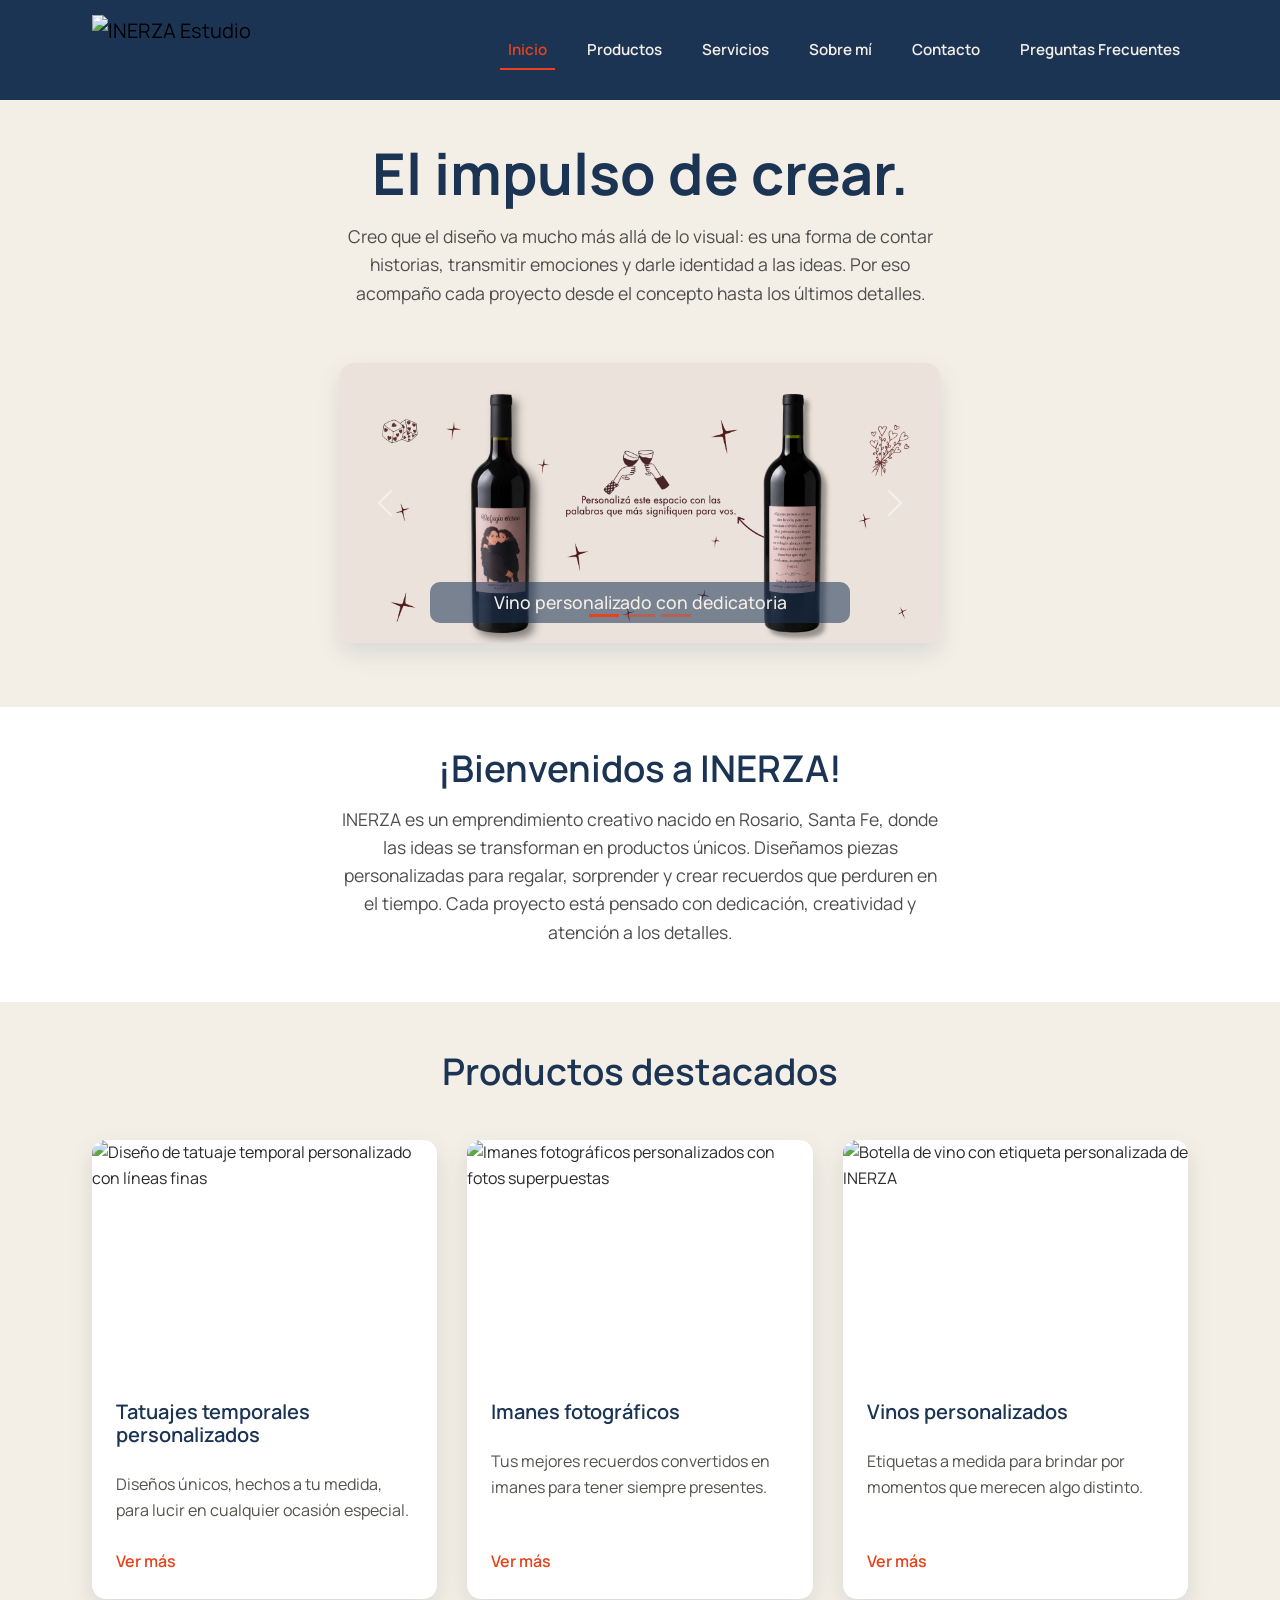
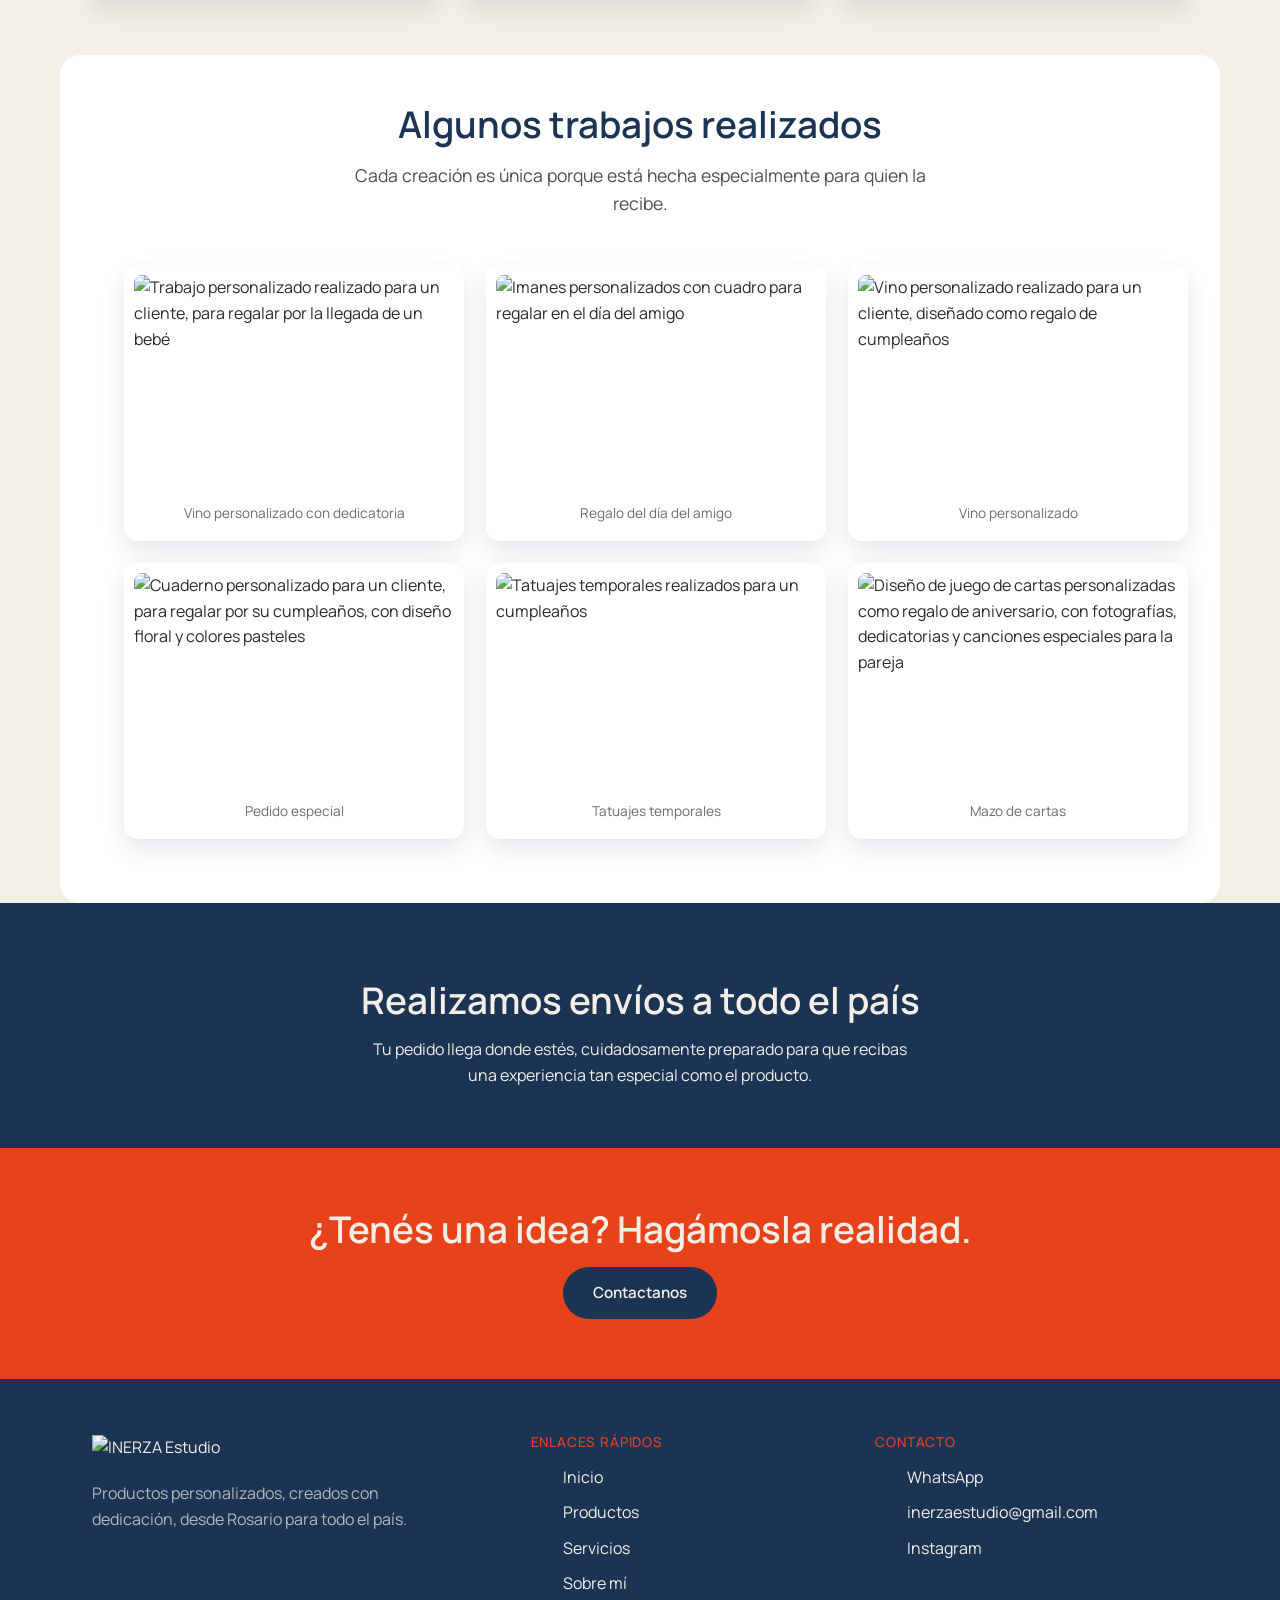
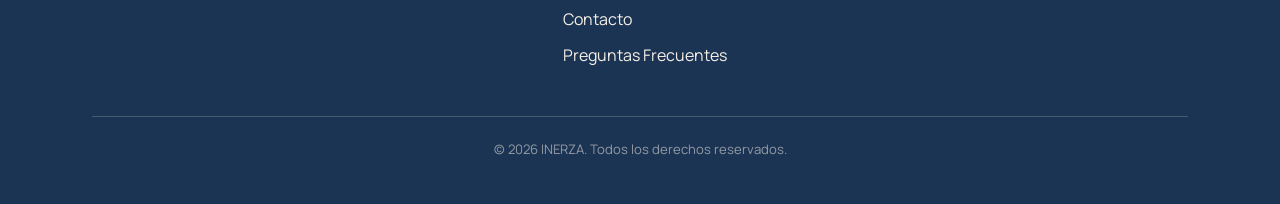
==== commit 548d51fe: "Octava entrega completada" ====
--- a/index.html
+++ b/index.html
@@ -245,4 +245,5 @@
   <script src="https://cdn.jsdelivr.net/npm/bootstrap@5.3.3/dist/js/bootstrap.bundle.min.js"></script>
 
 </body>
-</html>+</html>
+
--- a/styles/main.css
+++ b/styles/main.css
@@ -1,7 +1,18 @@
+/* ==========================================================================
+   Este archivo es la COMPILACIÓN de /scss/main.scss
+   No lo edites a mano: cambiá los partials en /scss/ y volvé a compilar
+   (Live Sass Compiler en VS Code, o `sass scss/main.scss styles/main.css`).
+   ========================================================================== */
+
+/* ---------- base/_reset ---------- */
 * {
   margin: 0;
   padding: 0;
   box-sizing: border-box;
+}
+
+html {
+  scroll-behavior: smooth;
 }
 
 body {
@@ -28,7 +39,8 @@
 
 .envolvente {
   max-width: 1160px;
-  margin: 0 auto;
+  margin-left: auto;
+  margin-right: auto;
   padding-left: 20px;
   padding-right: 20px;
 }
@@ -39,28 +51,7 @@
   }
 }
 
-.seccion {
-  padding-top: 28px;
-  padding-bottom: 28px;
-}
-@media (min-width: 1024px) {
-  .seccion {
-    padding-top: 48px;
-    padding-bottom: 48px;
-  }
-}
-
-.seccion--clara {
-  background-color: #ffffff;
-  border-radius: 20px;
-}
-
-.seccion__encabezado {
-  text-align: center;
-  max-width: 640px;
-  margin: 0 auto 48px;
-}
-
+/* ---------- base/_typography ---------- */
 h1, h2, h3 {
   font-family: "Manrope", sans-serif;
   color: #1c3454;
@@ -97,6 +88,46 @@
   font-size: 1rem;
 }
 
+/* ---------- base/_animations ---------- */
+@keyframes aparecerDesdeAbajo {
+  from { opacity: 0; transform: translateY(24px); }
+  to   { opacity: 1; transform: translateY(0); }
+}
+@keyframes flotar {
+  0%, 100% { transform: translateY(0); }
+  50%      { transform: translateY(-8px); }
+}
+@keyframes pulso {
+  0%   { box-shadow: 0 0 0 0 rgba(231, 66, 26, 0.45); }
+  70%  { box-shadow: 0 0 0 12px rgba(231, 66, 26, 0); }
+  100% { box-shadow: 0 0 0 0 rgba(231, 66, 26, 0); }
+}
+@keyframes girarLogo {
+  from { transform: rotate(0deg); }
+  to   { transform: rotate(360deg); }
+}
+
+.hero .titulo-h1 {
+  animation: aparecerDesdeAbajo 0.6s ease-out 0.05s both;
+}
+.hero .subtitulo {
+  opacity: 0;
+  animation: aparecerDesdeAbajo 0.6s ease-out 0.25s both;
+}
+.icono-franja {
+  animation: flotar 3.2s ease-in-out infinite;
+}
+.encabezado .logo img {
+  transition: transform 0.5s ease;
+}
+.encabezado .logo img:hover {
+  transform: rotate(-6deg) scale(1.05);
+}
+.boton-invertido {
+  animation: pulso 2.4s infinite;
+}
+
+/* ---------- layout/_header ---------- */
 .encabezado {
   background-color: #1c3454;
   position: sticky;
@@ -120,17 +151,37 @@
   }
 }
 .navbar-inerza .nav-link {
-  color: #f4efe6;
+  color: #F4EFE6;
   font-family: "Manrope", sans-serif;
   font-weight: 600;
   font-size: 0.95rem;
   padding: 8px 0;
-}
-.navbar-inerza .nav-link:hover, .navbar-inerza .nav-link:focus {
+  position: relative;
+  transition: color 0.3s ease;
+}
+.navbar-inerza .nav-link::after {
+  content: "";
+  position: absolute;
+  left: 0;
+  bottom: 0;
+  width: 0;
+  height: 2px;
+  background-color: #e7421a;
+  transition: width 0.3s ease;
+}
+.navbar-inerza .nav-link:hover,
+.navbar-inerza .nav-link:focus {
   color: #e7421a;
+}
+.navbar-inerza .nav-link:hover::after,
+.navbar-inerza .nav-link:focus::after {
+  width: 100%;
 }
 .navbar-inerza .nav-link.active {
   color: #e7421a;
+}
+.navbar-inerza .nav-link.active::after {
+  width: 100%;
 }
 .navbar-inerza .navbar-toggler {
   border-color: rgba(244, 239, 230, 0.4);
@@ -150,9 +201,10 @@
   }
 }
 
+/* ---------- layout/_footer ---------- */
 .pie {
   background-color: #1c3454;
-  color: #f4efe6;
+  color: #F4EFE6;
   padding: 32px 0 20px;
 }
 @media (min-width: 1024px) {
@@ -170,7 +222,11 @@
 .pie ul li {
   margin-bottom: 10px;
 }
+.pie ul a {
+  transition: color 0.3s ease;
+}
 .pie ul a:hover {
+  color: #e7421a;
   text-decoration: underline;
 }
 
@@ -181,15 +237,9 @@
   padding-bottom: 32px;
   border-bottom: 1px solid rgba(244, 239, 230, 0.2);
 }
-.pie__grid > div:nth-child(1) {
-  grid-area: marca;
-}
-.pie__grid > div:nth-child(2) {
-  grid-area: enlaces;
-}
-.pie__grid > div:nth-child(3) {
-  grid-area: contacto;
-}
+.pie__grid > div:nth-child(1) { grid-area: marca; }
+.pie__grid > div:nth-child(2) { grid-area: enlaces; }
+.pie__grid > div:nth-child(3) { grid-area: contacto; }
 @media (min-width: 640px) {
   .pie__grid {
     grid-template-columns: 1fr 1fr;
@@ -205,6 +255,8 @@
 
 .pie__marca {
   display: flex;
+  flex-direction: row;
+  justify-content: flex-start;
   align-items: center;
   gap: 10px;
   margin-bottom: 14px;
@@ -225,6 +277,65 @@
   margin-top: 22px;
 }
 
+/* ---------- components/_botones ---------- */
+.boton {
+  display: inline-block;
+  padding: 14px 30px;
+  border-radius: 999px;
+  font-weight: 600;
+  font-size: 0.95rem;
+  transition: transform 0.15s ease;
+}
+.boton:hover { transform: translateY(-2px); }
+
+.boton-primario {
+  display: inline-block;
+  padding: 14px 30px;
+  border-radius: 999px;
+  font-weight: 600;
+  font-size: 0.95rem;
+  transition: transform 0.15s ease;
+  background-color: #e7421a;
+  color: #F4EFE6;
+}
+.boton-primario:hover {
+  transform: translateY(-2px);
+  background-color: #c43715;
+}
+
+.boton-secundario {
+  display: inline-block;
+  padding: 14px 30px;
+  border-radius: 999px;
+  font-weight: 600;
+  font-size: 0.95rem;
+  transition: transform 0.15s ease;
+  background-color: transparent;
+  border: 2px solid #1c3454;
+  color: #1c3454;
+}
+.boton-secundario:hover {
+  transform: translateY(-2px);
+  background-color: #1c3454;
+  color: #F4EFE6;
+}
+
+.boton-invertido {
+  display: inline-block;
+  padding: 14px 30px;
+  border-radius: 999px;
+  font-weight: 600;
+  font-size: 0.95rem;
+  transition: transform 0.15s ease;
+  background-color: #1c3454;
+  color: #F4EFE6;
+}
+.boton-invertido:hover {
+  transform: translateY(-2px);
+  background-color: #14263d;
+}
+
+/* ---------- components/_hero ---------- */
 .hero {
   padding-top: 16px;
   padding-bottom: 16px;
@@ -246,9 +357,12 @@
   color: #6b6b6b;
   margin-top: 10px;
 }
+
 .hero__botones {
   display: flex;
+  flex-direction: row;
   justify-content: center;
+  align-items: center;
   gap: 16px;
   flex-wrap: wrap;
   margin-top: 26px;
@@ -265,38 +379,36 @@
   }
 }
 
-.boton {
-  display: inline-block;
-  padding: 14px 30px;
-  border-radius: 999px;
-  font-weight: 600;
-  font-size: 0.95rem;
-  transition: transform 0.15s ease;
-}
-.boton:hover {
-  transform: translateY(-2px);
-}
-
-.boton-primario {
-  background-color: #e7421a;
-  color: #f4efe6;
-}
-
-.boton-secundario {
-  background-color: transparent;
-  border: 2px solid #1c3454;
-  color: #1c3454;
-}
-
-.boton-invertido {
-  background-color: #1c3454;
-  color: #f4efe6;
+/* ---------- components/_tarjetas (+ seccion genérica) ---------- */
+.seccion {
+  padding-top: 28px;
+  padding-bottom: 28px;
+}
+@media (min-width: 1024px) {
+  .seccion {
+    padding-top: 48px;
+    padding-bottom: 48px;
+  }
+}
+
+.seccion--clara {
+  background-color: #ffffff;
+  border-radius: 20px;
+}
+
+.seccion__encabezado {
+  text-align: center;
+  max-width: 640px;
+  margin: 0 auto 48px;
 }
 
 .tarjetas {
   display: flex;
+  flex-direction: row;
+  justify-content: flex-start;
+  align-items: stretch;
+  gap: 18px;
   flex-wrap: wrap;
-  gap: 18px;
   margin-bottom: 8px;
 }
 @media (min-width: 1024px) {
@@ -313,6 +425,11 @@
   display: flex;
   flex-direction: column;
   flex: 1 1 100%;
+  transition: transform 0.3s ease, box-shadow 0.3s ease;
+}
+.tarjeta:hover {
+  transform: translateY(-6px);
+  box-shadow: 0 16px 30px rgba(28, 52, 84, 0.2);
 }
 @media (min-width: 640px) {
   .tarjeta {
@@ -328,9 +445,9 @@
   width: 100%;
   height: 220px;
   -o-object-fit: cover;
-     object-fit: cover;
-  display: block;
-}
+  object-fit: cover;
+}
+
 .tarjeta--horizontal {
   flex-direction: row;
   align-items: center;
@@ -343,7 +460,7 @@
   border-radius: 14px 0 0 14px;
   height: 100%;
   -o-object-fit: cover;
-     object-fit: cover;
+  object-fit: cover;
 }
 .tarjeta--horizontal .tarjeta__cuerpo {
   padding-left: 0;
@@ -393,6 +510,13 @@
   cursor: pointer;
   display: block;
   width: 100%;
+  overflow: hidden;
+}
+.tarjeta__imagen-btn img {
+  transition: transform 0.4s ease;
+}
+.tarjeta__imagen-btn:hover img {
+  transform: scale(1.06);
 }
 
 .tarjeta__boton-modal {
@@ -404,10 +528,14 @@
   font-size: 1rem;
 }
 
+/* ---------- components/_galeria ---------- */
 .galeria {
   display: flex;
+  flex-direction: row;
+  justify-content: flex-start;
+  align-items: stretch;
+  gap: 22px;
   flex-wrap: wrap;
-  gap: 22px;
 }
 .galeria li {
   flex: 1 1 100%;
@@ -428,7 +556,7 @@
 .galeria li:hover figure img {
   height: 320px;
   -o-object-fit: contain;
-     object-fit: contain;
+  object-fit: contain;
   background-color: #F4EFE6;
 }
 .galeria figure {
@@ -443,10 +571,9 @@
   width: 100%;
   height: 220px;
   -o-object-fit: cover;
-     object-fit: cover;
+  object-fit: cover;
   border-radius: 8px;
-  transition: height 0.3s ease, object-fit 0.3s ease, background-color 0.3s ease;
-  transition: height 0.3s ease, object-fit 0.3s ease, background-color 0.3s ease, -o-object-fit 0.3s ease;
+  transition: height 0.3s ease, background-color 0.3s ease;
 }
 .galeria figcaption {
   text-align: center;
@@ -455,37 +582,7 @@
   margin-top: 8px;
 }
 
-.carousel-inerza {
-  border-radius: 14px;
-  overflow: hidden;
-  box-shadow: 0 10px 24px rgba(28, 52, 84, 0.12);
-  max-width: 600px;
-  margin: 0 auto;
-}
-.carousel-inerza .carousel-item img {
-  height: 280px;
-  -o-object-fit: cover;
-     object-fit: cover;
-}
-@media (max-width: 640px) {
-  .carousel-inerza .carousel-item img {
-    height: 200px;
-  }
-}
-.carousel-inerza .carousel-caption {
-  background-color: rgba(28, 52, 84, 0.55);
-  border-radius: 10px;
-  padding: 10px 18px;
-}
-.carousel-inerza .carousel-caption h3 {
-  color: #f4efe6;
-  margin: 0;
-  font-size: 1.1rem;
-}
-.carousel-inerza .carousel-indicators [data-bs-target] {
-  background-color: #e7421a;
-}
-
+/* ---------- components/_carousel ---------- */
 .carousel-inerza {
   border-radius: 14px;
   overflow: hidden;
@@ -496,7 +593,7 @@
 .carousel-inerza .carousel-item img {
   height: 280px;
   -o-object-fit: cover;
-     object-fit: cover;
+  object-fit: cover;
 }
 @media (max-width: 640px) {
   .carousel-inerza .carousel-item img {
@@ -509,7 +606,7 @@
   padding: 10px 18px;
 }
 .carousel-inerza .carousel-caption h3 {
-  color: #f4efe6;
+  color: #F4EFE6;
   margin: 0;
   font-size: 1.1rem;
 }
@@ -517,6 +614,7 @@
   background-color: #e7421a;
 }
 
+/* ---------- components/_modal ---------- */
 .modal-inerza .modal-content {
   border-radius: 14px;
   border: none;
@@ -532,7 +630,7 @@
   width: 100%;
   max-height: 320px;
   -o-object-fit: cover;
-     object-fit: cover;
+  object-fit: cover;
   border-radius: 14px;
   margin-bottom: 16px;
 }
@@ -540,6 +638,7 @@
   border-top: none;
 }
 
+/* ---------- components/_franja ---------- */
 .franja {
   padding: 36px 0;
   text-align: center;
@@ -555,17 +654,17 @@
 }
 .franja--primaria {
   background-color: #1c3454;
-  color: #f4efe6;
+  color: #F4EFE6;
 }
 .franja--primaria h2 {
-  color: #f4efe6;
+  color: #F4EFE6;
 }
 .franja--secundaria {
   background-color: #e7421a;
-  color: #f4efe6;
+  color: #F4EFE6;
 }
 .franja--secundaria h2 {
-  color: #f4efe6;
+  color: #F4EFE6;
 }
 
 .icono-franja {
@@ -573,11 +672,14 @@
   margin: 0 auto 16px;
 }
 
+/* ---------- components/_faq ---------- */
 .faq-bloque {
   margin-bottom: 48px;
 }
 .faq-bloque__titulo {
   display: flex;
+  flex-direction: row;
+  justify-content: flex-start;
   align-items: center;
   gap: 14px;
   margin-bottom: 20px;
@@ -595,17 +697,25 @@
   box-shadow: 0 10px 24px rgba(28, 52, 84, 0.12);
   padding: 18px 24px;
   margin-bottom: 14px;
-}
-.faq-bloque summary {
-  font-weight: 600;
-  color: #1c3454;
-  cursor: pointer;
+  transition: box-shadow 0.3s ease;
+}
+.faq-bloque details[open] {
+  box-shadow: 0 14px 28px rgba(28, 52, 84, 0.2);
 }
 .faq-bloque details p {
   margin-top: 12px;
   color: #55524d;
 }
-
+.faq-bloque summary {
+  font-weight: 600;
+  color: #1c3454;
+  cursor: pointer;
+}
+.faq-bloque summary::marker {
+  color: #e7421a;
+}
+
+/* ---------- components/_servicios ---------- */
 .servicios-lista {
   display: flex;
   flex-direction: column;
@@ -613,16 +723,22 @@
 
 .servicio-item {
   display: flex;
+  flex-direction: row;
+  justify-content: flex-start;
   align-items: flex-start;
   gap: 28px;
   padding: 32px 0;
   border-bottom: 1px solid rgba(28, 52, 84, 0.12);
+  transition: padding-left 0.3s ease;
 }
 .servicio-item:first-child {
   padding-top: 0;
 }
 .servicio-item:last-child {
   border-bottom: none;
+}
+.servicio-item:hover {
+  padding-left: 8px;
 }
 @media (max-width: 640px) {
   .servicio-item {
@@ -660,7 +776,20 @@
   width: 100%;
   max-height: 480px;
   -o-object-fit: contain;
-     object-fit: contain;
+  object-fit: contain;
+  border-radius: 14px;
+}
+
+/* ---------- components/_contacto ---------- */
+.contacto-figura {
+  margin-bottom: 32px;
+}
+.contacto-figura img {
+  display: block;
+  width: 100%;
+  max-height: 380px;
+  -o-object-fit: cover;
+  object-fit: cover;
   border-radius: 14px;
 }
 
@@ -668,6 +797,11 @@
   display: grid;
   gap: 16px;
   margin-top: 20px;
+}
+@media (min-width: 640px) {
+  .contacto-lista {
+    grid-template-columns: repeat(3, 1fr);
+  }
 }
 @media (min-width: 1024px) {
   .contacto-lista {
@@ -681,12 +815,18 @@
   border-radius: 14px;
   box-shadow: 0 10px 24px rgba(28, 52, 84, 0.12);
   padding: 24px;
+  transition: transform 0.3s ease, box-shadow 0.3s ease;
+}
+.contacto-item:hover {
+  transform: translateY(-4px);
+  box-shadow: 0 14px 28px rgba(28, 52, 84, 0.2);
 }
 .contacto-item a {
   color: #e7421a;
   font-weight: 600;
 }
 
+/* ---------- components/_sobre-mi ---------- */
 .sobre-mi {
   max-width: 700px;
   margin: 0 auto;
@@ -716,4 +856,14 @@
   margin-top: 32px;
   padding-top: 24px;
   border-top: 1px solid rgba(28, 52, 84, 0.15);
-}+}
+
+/* ---------- Respeto al usuario: sin animaciones si el SO lo pide ---------- */
+@media (prefers-reduced-motion: reduce) {
+  *, *::before, *::after {
+    animation-duration: 0.01ms !important;
+    animation-iteration-count: 1 !important;
+    transition-duration: 0.01ms !important;
+    scroll-behavior: auto !important;
+  }
+}
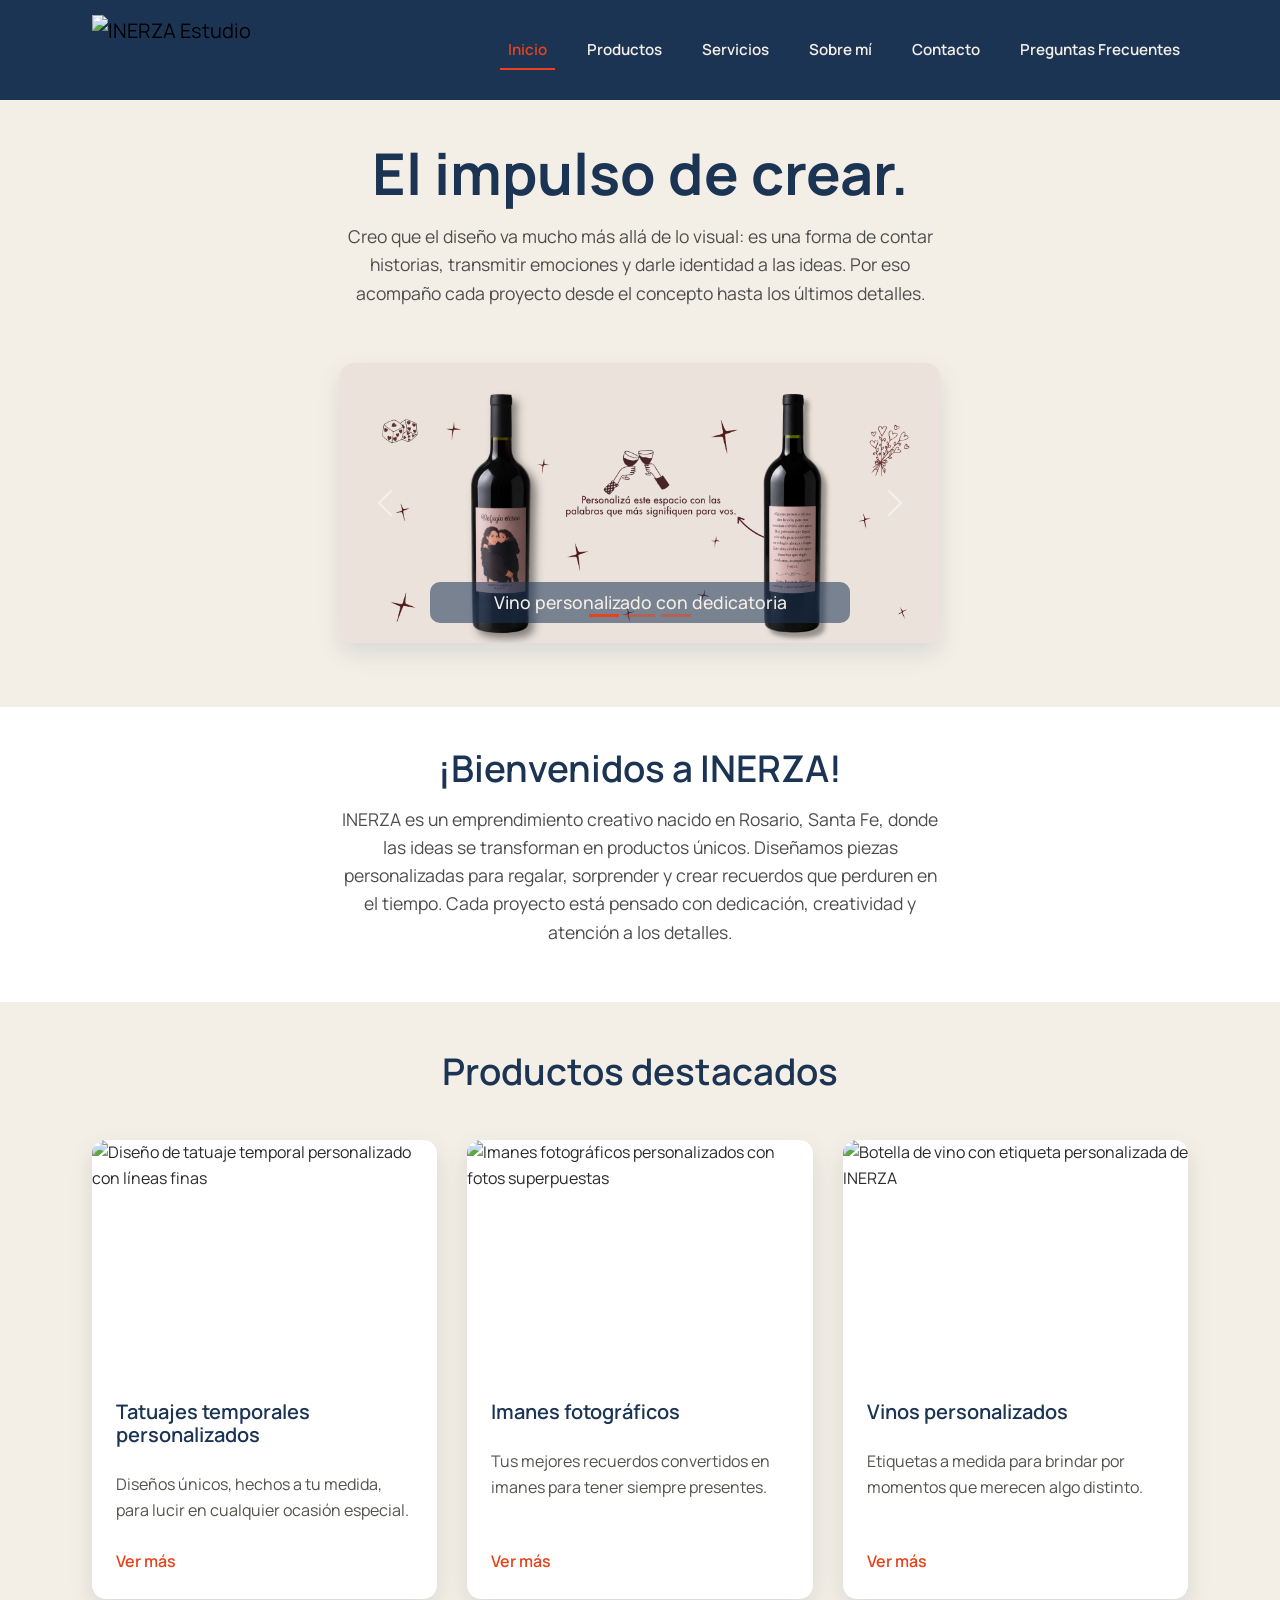
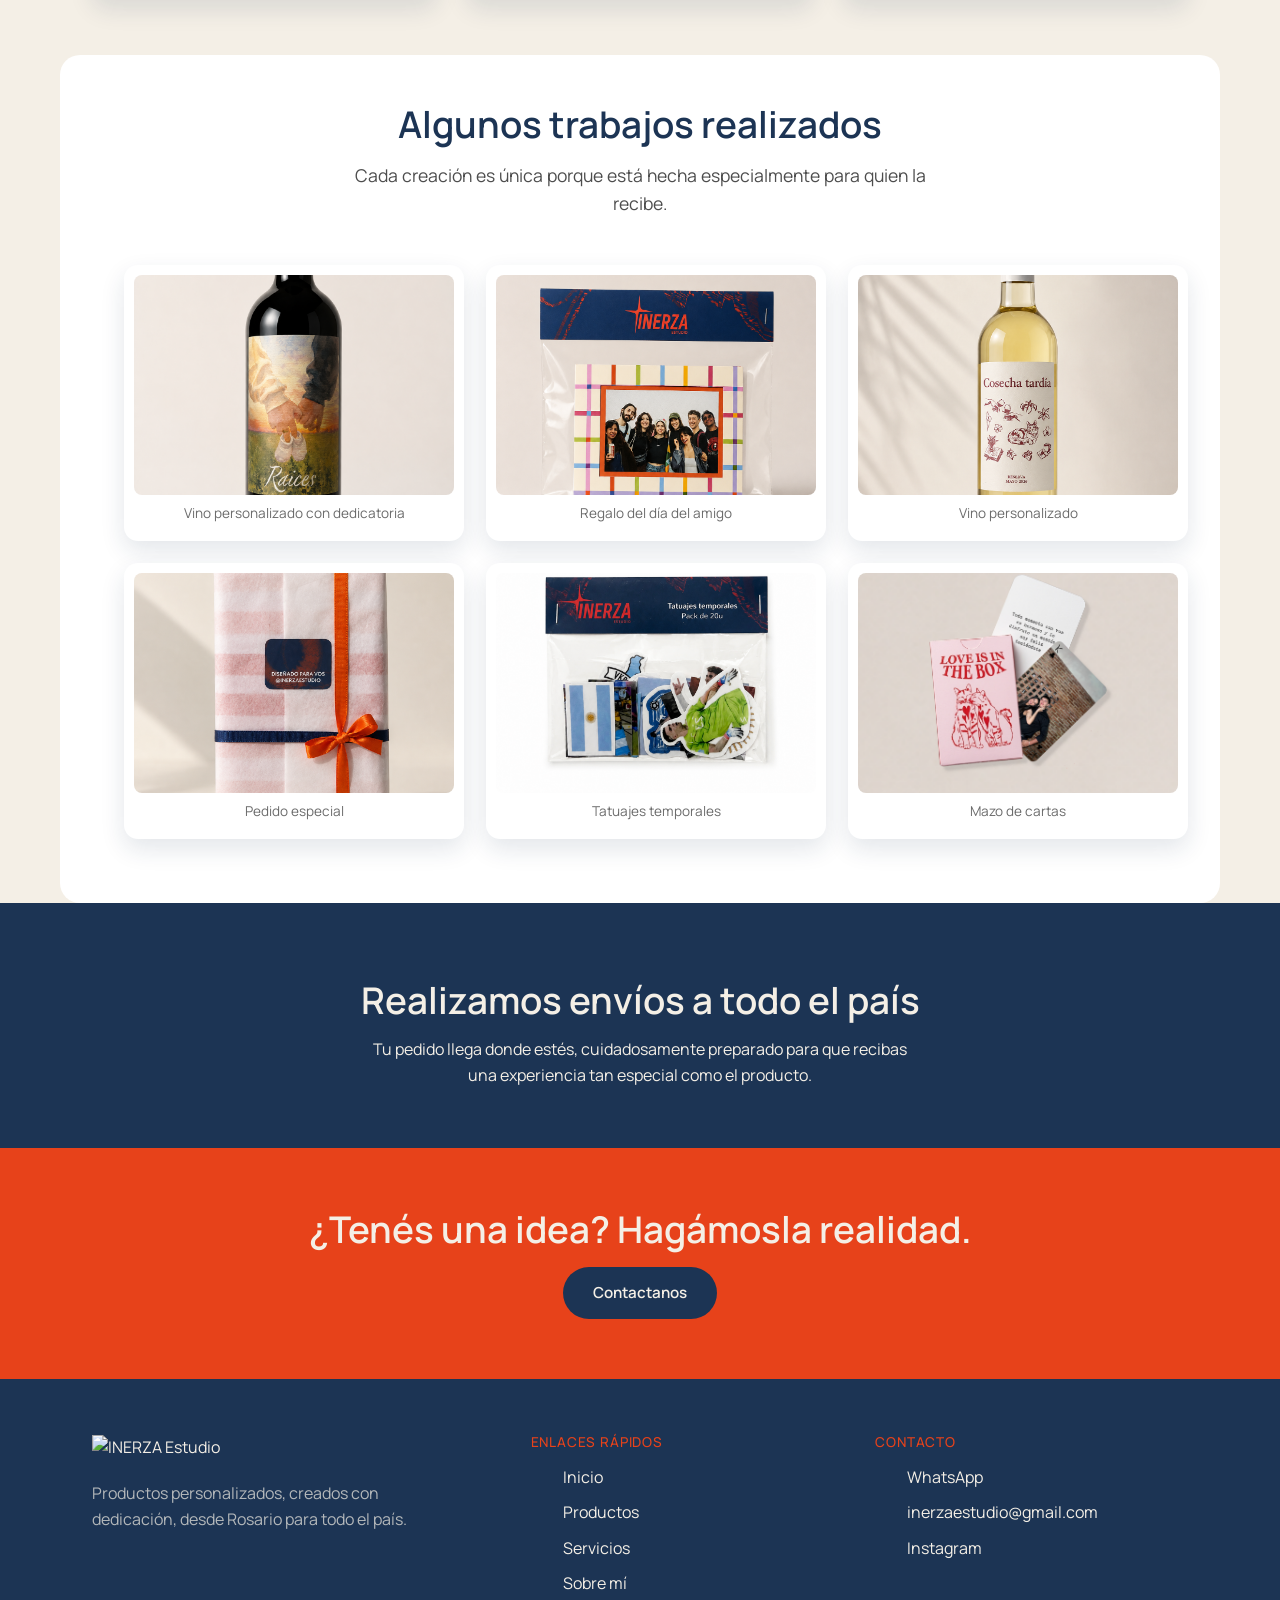
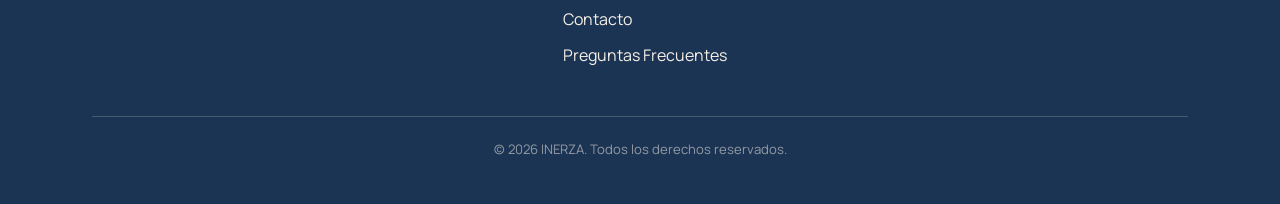
==== commit 74ee41d3: "Actualizo imagenes y paginas html" ====
--- a/index.html
+++ b/index.html
@@ -6,12 +6,17 @@
   <title>INERZA | Inicio</title>
   <meta name="description" content="INERZA Estudio: tatuajes temporales, imanes fotográficos y vinos personalizados, hechos a medida desde Rosario para todo el país.">
 
-<link rel="preconnect" href="https://fonts.googleapis.com">
+  <!-- Favicon -->
+  <link rel="icon" type="image/x-icon" href="../assets/img/favicon-inerza.png">
+  <link rel="icon" type="image/png" sizes="32x32" href="../assets/img/favicon-inerza.png">
+  <link rel="icon" type="image/png" sizes="16x16" href="../assets/img/favicon-inerza-16x16.png">
+  <link rel="apple-touch-icon" href="../assets/img/apple-touch-icon.png">
+
+  <link rel="preconnect" href="https://fonts.googleapis.com">
   <link rel="preconnect" href="https://fonts.gstatic.com" crossorigin>
   <link href="https://fonts.googleapis.com/css2?family=Manrope:wght@400;600;700&display=swap" rel="stylesheet">
   <link href="https://cdn.jsdelivr.net/npm/bootstrap@5.3.3/dist/css/bootstrap.min.css" rel="stylesheet">
-
-<link rel="stylesheet" href="styles/main.css">
+  <link rel="stylesheet" href="styles/main.css">
 </head>
 <body>
 
@@ -57,19 +62,19 @@
 
         <div class="carousel-inner">
           <div class="carousel-item active">
-            <img src="assets/img/carrusel-1.png" class="d-block w-100" alt="Vino personalizado con dedicatoria">
+            <img src="assets/img/personaliza-tu-vino.png" class="d-block w-100" alt="Vino personalizado con dedicatoria">
             <div class="carousel-caption">
               <h3>Vino personalizado con dedicatoria</h3>
             </div>
           </div>
           <div class="carousel-item">
-            <img src="assets/img/carrusel-2.png" class="d-block w-100" alt="Imanes personalizados. Tus recuerdos en todos lados.">
+            <img src="assets/img/imanes-personalizados.png" class="d-block w-100" alt="Imanes personalizados. Tus recuerdos en todos lados.">
             <div class="carousel-caption">
               <h3>Imanes personalizados</h3>
             </div>
           </div>
           <div class="carousel-item">
-            <img src="assets/img/carrusel-3.png" class="d-block w-100" alt="Tatuajes temporales para animar cualquier momento. ">
+            <img src="assets/img/tatuajes-temporales-festejo.png" class="d-block w-100" alt="Tatuajes temporales para animar cualquier momento. ">
             <div class="carousel-caption">
               <h3>Tatuajes temporales</h3>
             </div>
@@ -148,37 +153,37 @@
       <ul class="galeria">
         <li>
           <figure>
-            <img src="assets/img/trabajo-1.png" alt="Trabajo personalizado realizado para un cliente, para regalar por la llegada de un bebé">
+            <img src="assets/img/vino-personalizado-con-dedicatoria.png" alt="Trabajo personalizado realizado para un cliente, para regalar por la llegada de un bebé">
             <figcaption>Vino personalizado con dedicatoria</figcaption>
           </figure>
         </li>
         <li>
           <figure>
-            <img src="assets/img/trabajo-2.png" alt="Imanes personalizados con cuadro para regalar en el día del amigo">
+            <img src="assets/img/imanes.png" alt="Imanes personalizados con cuadro para regalar en el día del amigo">
             <figcaption>Regalo del día del amigo</figcaption>
           </figure>
         </li>
         <li>
           <figure>
-            <img src="assets/img/trabajo-3.png" alt="Vino personalizado realizado para un cliente, diseñado como regalo de cumpleaños">
+            <img src="assets/img/vino-personalizado.png" alt="Vino personalizado realizado para un cliente, diseñado como regalo de cumpleaños">
             <figcaption>Vino personalizado</figcaption>
           </figure>
         </li>
         <li>
           <figure>
-            <img src="assets/img/trabajo-4.png" alt="Cuaderno personalizado para un cliente, para regalar por su cumpleaños, con diseño floral y colores pasteles">
+            <img src="assets/img/cuaderno-a5.png" alt="Cuaderno personalizado para un cliente, para regalar por su cumpleaños, con diseño floral y colores pasteles">
             <figcaption>Pedido especial</figcaption>
           </figure>
         </li>
         <li>
           <figure>
-            <img src="assets/img/trabajo-5.png" alt="Tatuajes temporales realizados para un cumpleaños">
+            <img src="assets/img/tatuajes-temporales-personalizados.png" alt="Tatuajes temporales realizados para un cumpleaños">
             <figcaption>Tatuajes temporales</figcaption>
           </figure>
         </li>
         <li>
           <figure>
-            <img src="assets/img/trabajo-6.png" alt="Diseño de juego de cartas personalizadas como regalo de aniversario, con fotografías, dedicatorias y canciones especiales para la pareja">
+            <img src="assets/img/mazo-de-cartas.png" alt="Diseño de juego de cartas personalizadas como regalo de aniversario, con fotografías, dedicatorias y canciones especiales para la pareja">
             <figcaption>Mazo de cartas</figcaption>
           </figure>
         </li>
